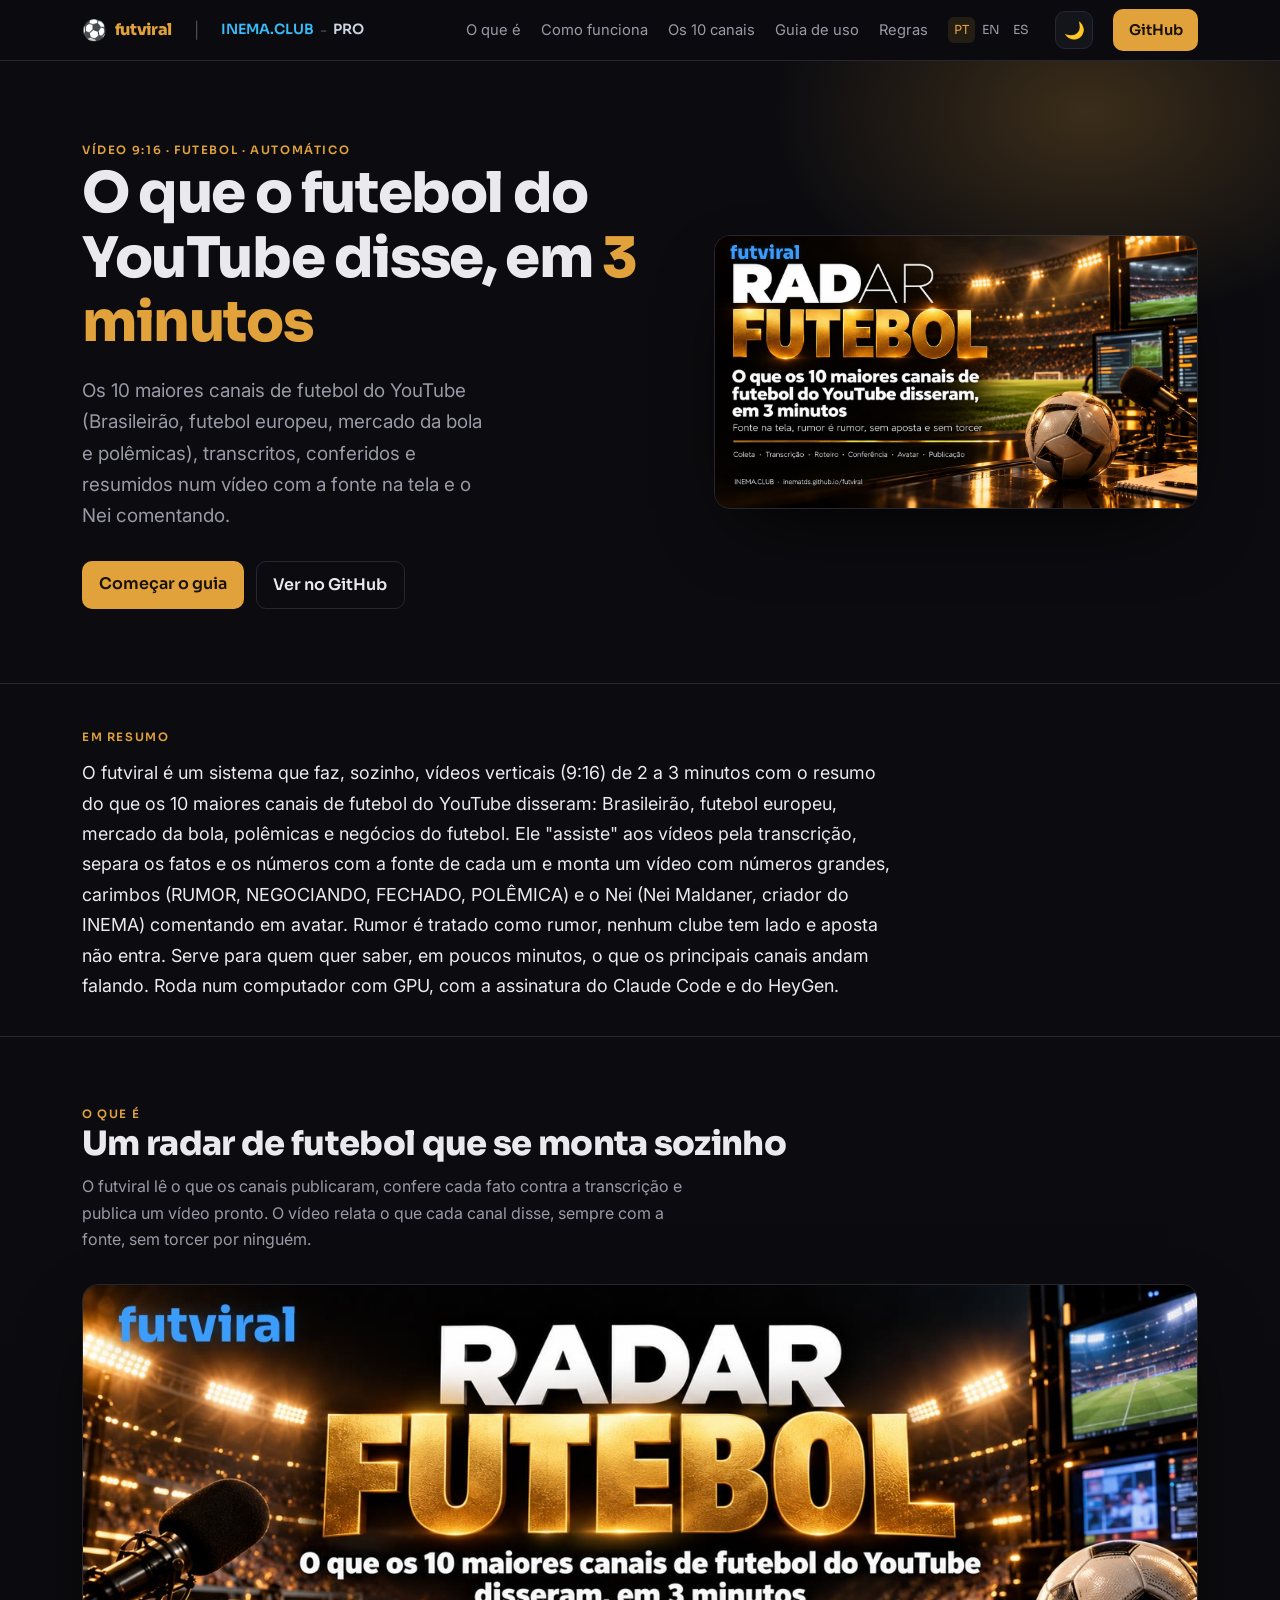
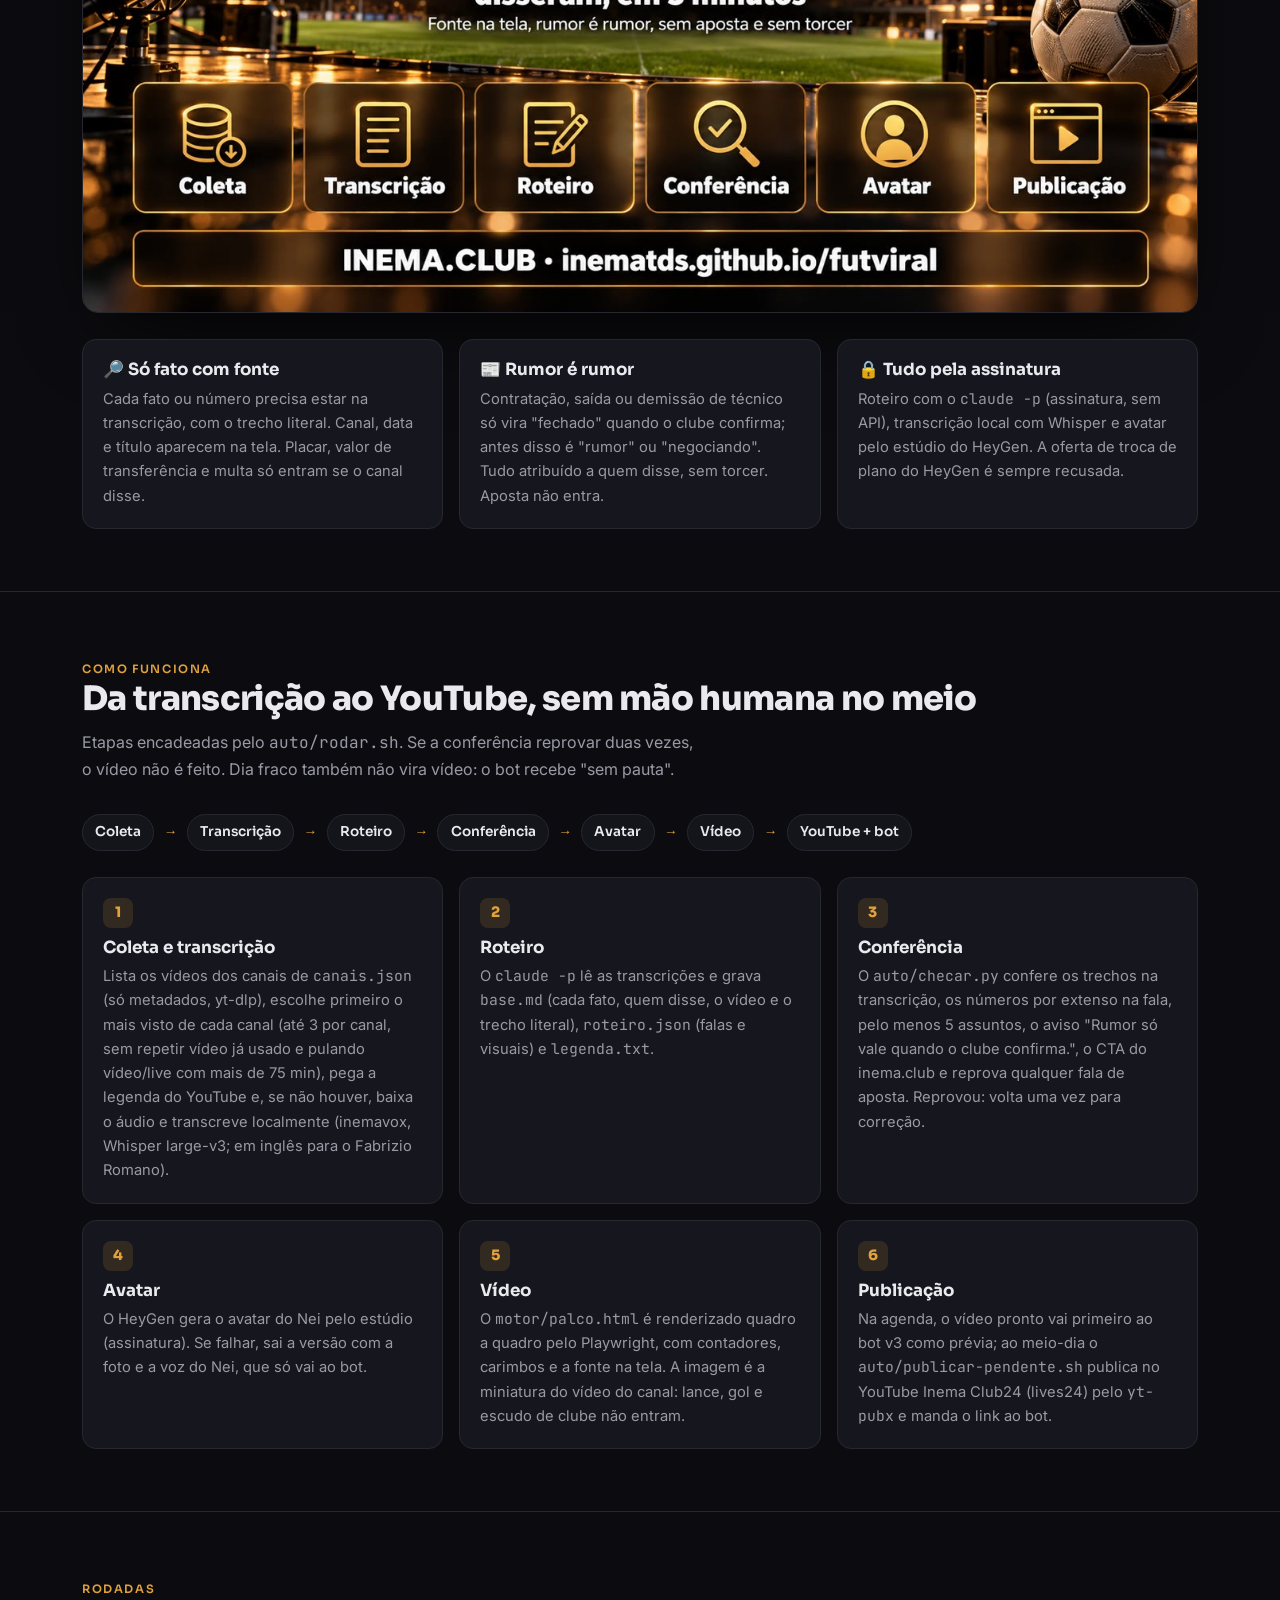
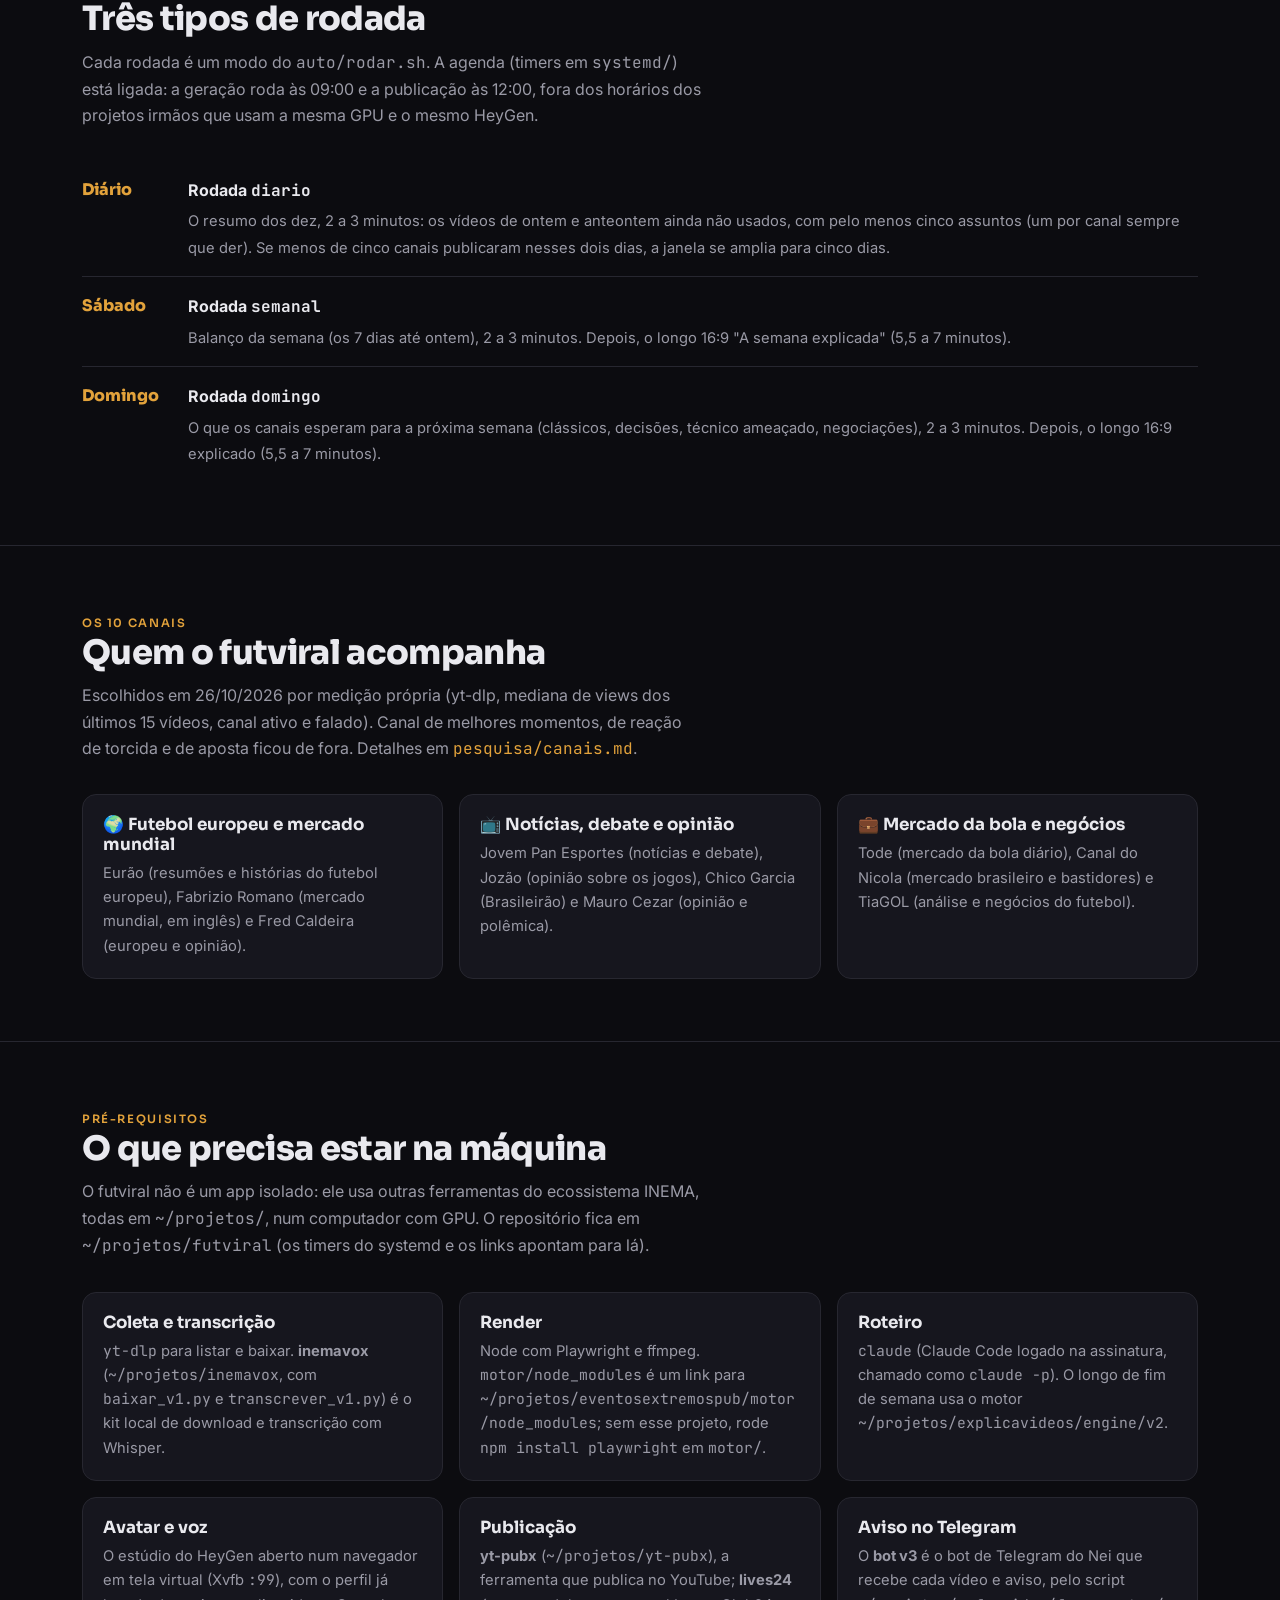
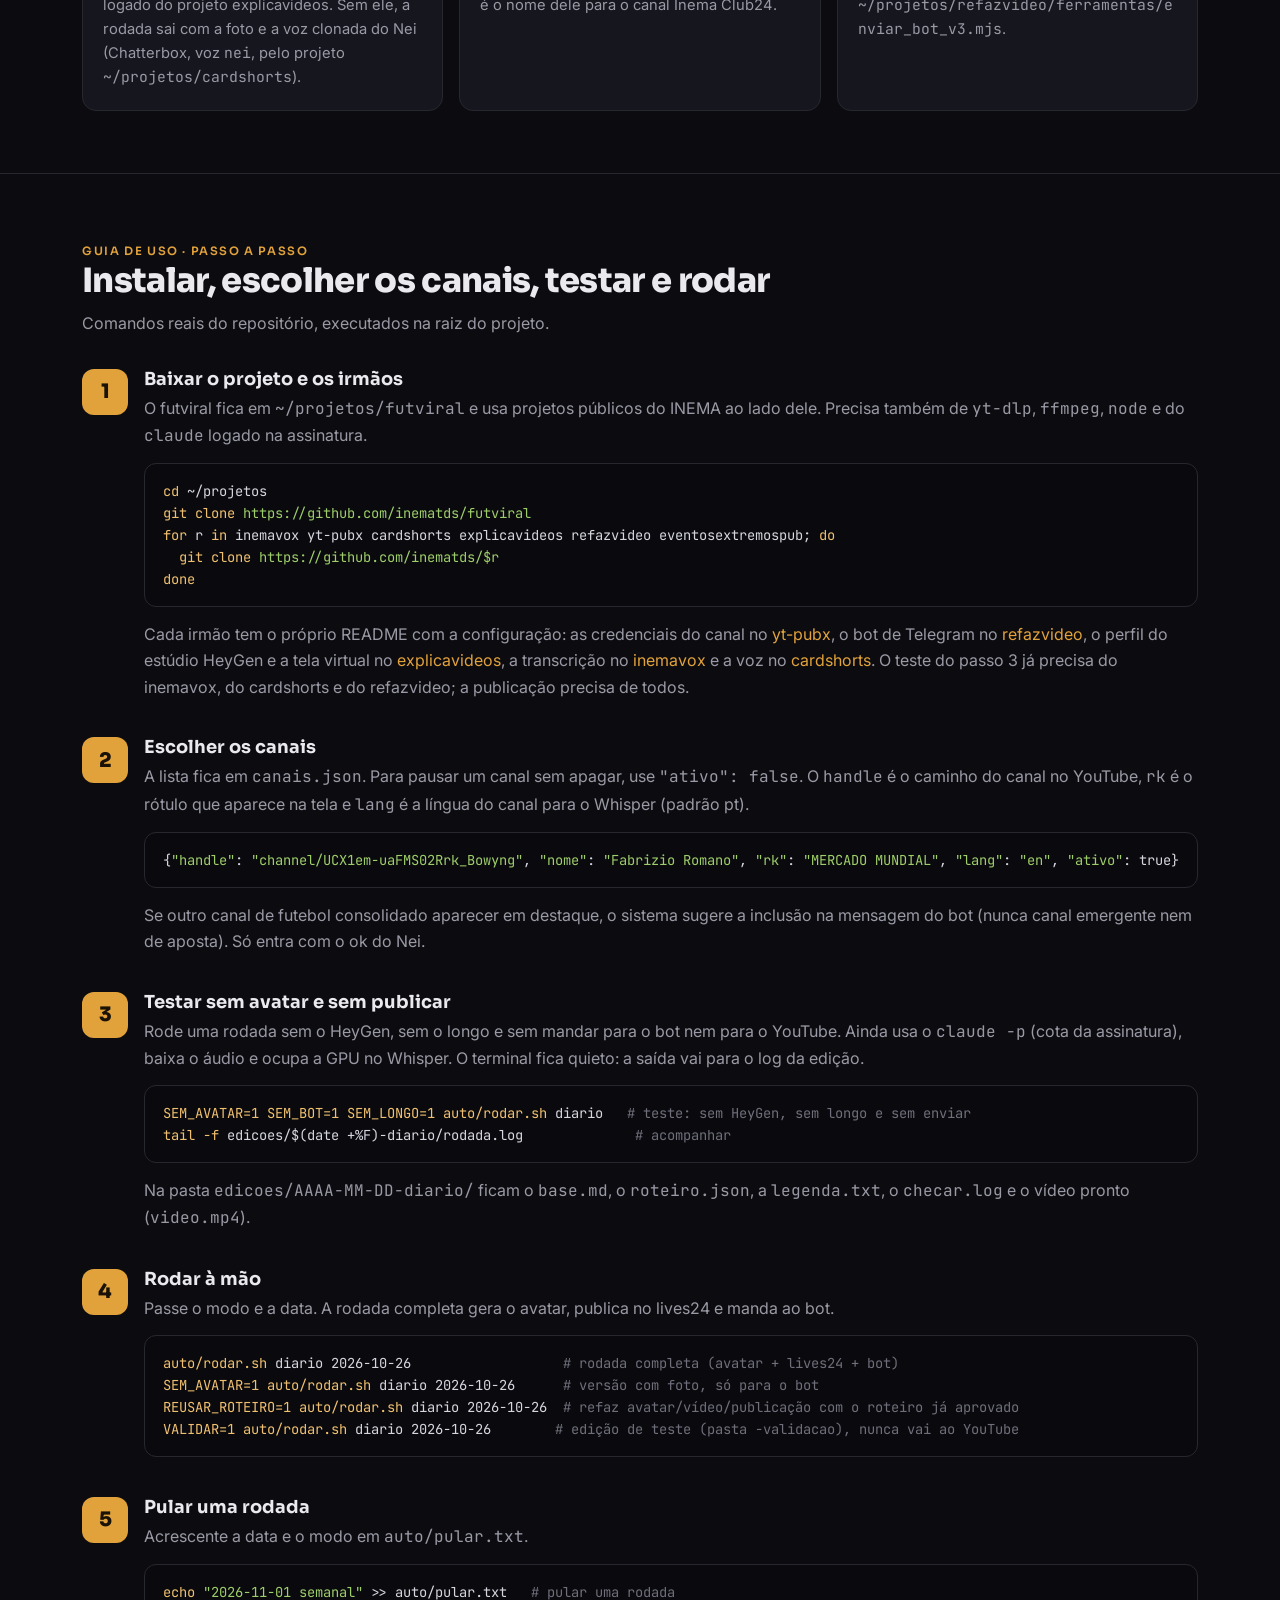
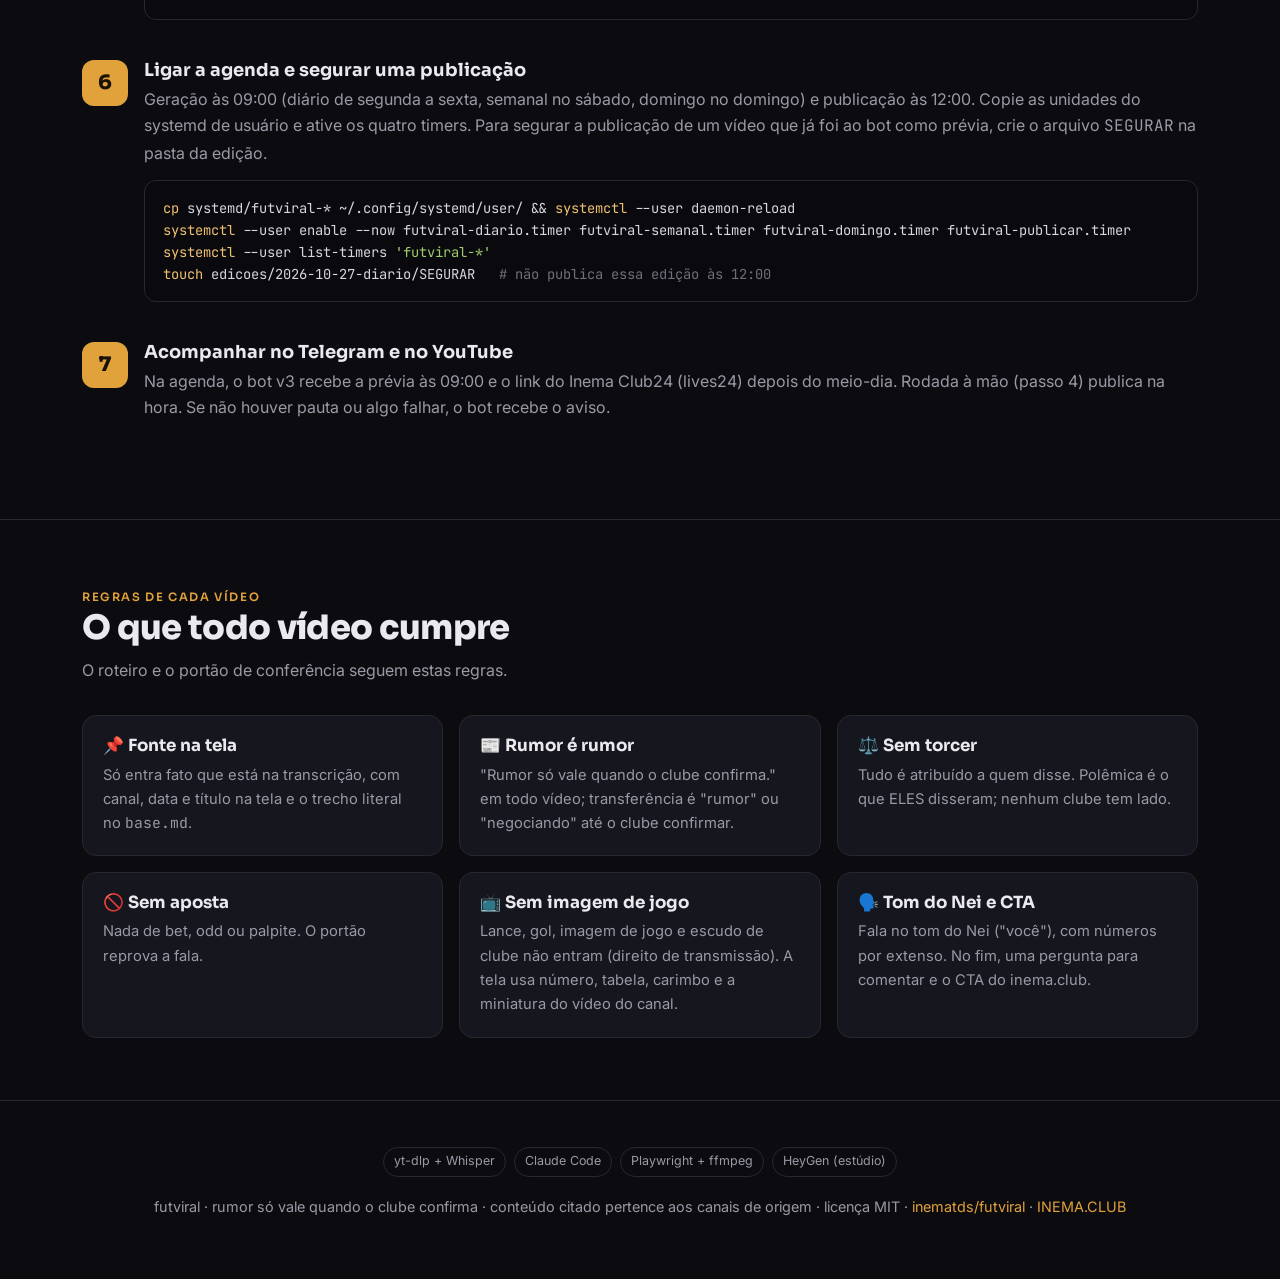
==== guia/index.html @ 25692e33 "feat: arckhe-futviral - Arckhé AI" ====
<!DOCTYPE html>
<html lang="pt-BR">
<head>
<meta charset="utf-8">
<meta name="viewport" content="width=device-width, initial-scale=1">
<title>futviral — o radar do futebol do YouTube em 3 minutos</title>
<meta name="description" content="futviral: sistema que transcreve os vídeos dos 10 maiores canais de futebol do YouTube e monta, sozinho, um vídeo 9:16 com os fatos, a fonte na tela e o Nei comentando. Rumor é rumor, sem aposta e sem torcer.">
<link rel="alternate" hreflang="pt-BR" href="https://inematds.github.io/futviral/guia/">
<link rel="alternate" hreflang="en" href="https://inematds.github.io/futviral/guia/en/">
<link rel="alternate" hreflang="es" href="https://inematds.github.io/futviral/guia/es/">
<link rel="preconnect" href="https://fonts.googleapis.com">
<link rel="preconnect" href="https://fonts.gstatic.com" crossorigin>
<link href="https://fonts.googleapis.com/css2?family=Sora:wght@400;600;800&family=Inter:wght@400;500;600&family=JetBrains+Mono:wght@400;600&display=swap" rel="stylesheet">
<style>
  :root{
    --bg:#0c0c10; --bg2:#14141b; --card:#16161e; --line:#272730;
    --txt:#e9e9ee; --mut:#9a9aa6; --amb:#E2A23B; --amb2:#f0c070; --sky:#38bdf8; --pro:#cbd5e1;
    color-scheme:dark;
  }
  body.light{
    --bg:#f6f7f9; --bg2:#eceef2; --card:#ffffff; --line:#e1e3ea;
    --txt:#1a1a22; --mut:#5b5b68; --amb:#b9791d; --amb2:#a16207; --sky:#0369a1; --pro:#b45309;
    color-scheme:light;
  }
  body.light .hero .glow{opacity:.5}
  body.light pre{background:#0e0e14;color:#d6d6e0}
  body.light pre .c{color:#8a8a98}
  *{box-sizing:border-box}
  html{scroll-behavior:smooth}
  body{margin:0;background:var(--bg);color:var(--txt);font:16px/1.65 Inter,system-ui,sans-serif;-webkit-font-smoothing:antialiased}
  h1,h2,h3{font-family:Sora,sans-serif;line-height:1.15;margin:0}
  a{color:var(--amb);text-decoration:none}
  code,pre{font-family:"JetBrains Mono",monospace}
  .wrap{max-width:1160px;margin:0 auto;padding:0 22px}
  .mut{color:var(--mut)} .amb{color:var(--amb)}
  .chip{display:inline-block;font-size:.72rem;letter-spacing:.14em;text-transform:uppercase;color:var(--amb);font-weight:600;font-family:Sora}
  nav{position:sticky;top:0;z-index:30;backdrop-filter:blur(12px);background:rgba(12,12,16,.78);border-bottom:1px solid var(--line)}
  nav .wrap{display:flex;align-items:center;gap:22px;height:60px}
  nav .brand{display:flex;align-items:center;gap:8px;font-family:Sora;font-weight:800;letter-spacing:-.02em;color:var(--amb)}
  nav .brand .emoji{font-size:1.25rem}
  nav .sep{color:var(--mut);opacity:.45}
  nav .inema{color:var(--sky);font-weight:600;font-size:.88rem;font-family:Sora}
  nav .inema:hover{filter:brightness(1.15)}
  nav .pro{color:var(--pro);font-weight:600;font-size:.88rem;font-family:Sora}
  nav .pro:hover{filter:brightness(1.15)}
  nav .clubpro{display:inline-flex;align-items:center;gap:6px}
  nav .links{margin-left:auto;display:flex;align-items:center;gap:20px;font-size:.92rem}
  nav .links a.sec{color:var(--mut)} nav .links a.sec:hover{color:var(--txt)}
  .lang{display:inline-flex;gap:2px;font-family:Sora;font-size:.78rem}
  .lang a{color:var(--mut);padding:.2em .45em;border-radius:6px} .lang a.on{color:var(--amb);background:rgba(226,162,59,.12)}
  .tgl{background:var(--bg2);border:1px solid var(--line);color:var(--txt);width:38px;height:38px;border-radius:10px;cursor:pointer;display:inline-flex;align-items:center;justify-content:center;font-size:1.05rem}
  .tgl:hover{border-color:var(--amb)}
  .btn{display:inline-block;background:var(--amb);color:#1a1206;font-weight:600;padding:.6em 1.05em;border-radius:10px;font-family:Sora}
  .btn.ghost{background:transparent;color:var(--txt);border:1px solid var(--line)}
  @media(max-width:760px){nav .links a.sec{display:none}}
  @media(max-width:520px){nav .wrap{gap:8px;padding:8px 14px;height:auto;flex-wrap:wrap} nav .links{gap:8px;margin-left:0;width:100%;justify-content:space-between} nav .btn{padding:.45em .7em;font-size:.82rem} .tgl{width:34px;height:34px}}
  .hero{position:relative;overflow:hidden;border-bottom:1px solid var(--line)}
  .hero .glow{position:absolute;inset:-40% -20% auto auto;width:70%;height:600px;background:radial-gradient(closest-side,rgba(226,162,59,.22),transparent 70%);pointer-events:none}
  .hero .wrap{display:grid;grid-template-columns:1.1fr .9fr;gap:40px;align-items:center;padding:74px 22px}
  .hero h1{font-size:clamp(2.2rem,5vw,3.5rem);font-weight:800;letter-spacing:-.025em}
  .hero p.lead{font-size:1.18rem;color:var(--mut);margin:1.1em 0 1.6em;max-width:34ch}
  .hero .cta{display:flex;gap:12px;flex-wrap:wrap}
  .hero figure{margin:0;border-radius:16px;overflow:hidden;border:1px solid var(--line);box-shadow:0 30px 80px -30px #000}
  .hero figure img{width:100%;display:block}
  .resumo{padding:38px 0 34px;border-bottom:1px solid var(--line)}
  .resumo p{font-size:1.12rem;line-height:1.7;max-width:74ch;margin:.55em 0 0}
  @media(max-width:780px){.hero .wrap{grid-template-columns:1fr;padding:48px 22px}}
  section{padding:62px 0;border-bottom:1px solid var(--line)}
  section h2{font-size:clamp(1.5rem,3.4vw,2.1rem);font-weight:800;letter-spacing:-.02em}
  section .sub{color:var(--mut);margin:.6em 0 2em;max-width:62ch}
  .grid{display:grid;gap:16px}
  .g3{grid-template-columns:repeat(3,1fr)} .g4{grid-template-columns:repeat(4,1fr)} .g2{grid-template-columns:repeat(2,1fr)}
  @media(max-width:820px){.g3,.g4{grid-template-columns:1fr 1fr}}
  @media(max-width:540px){.g2,.g3,.g4{grid-template-columns:1fr}}
  .card{background:var(--card);border:1px solid var(--line);border-radius:14px;padding:20px}
  .card h3{font-size:1.05rem;margin-bottom:.4em}
  .card p{color:var(--mut);font-size:.92rem;margin:0}
  .num{display:inline-flex;width:30px;height:30px;align-items:center;justify-content:center;border-radius:8px;background:rgba(226,162,59,.14);color:var(--amb);font-family:Sora;font-weight:800;font-size:.9rem;margin-bottom:.7em}
  .flow{display:flex;flex-wrap:wrap;gap:8px;align-items:center;margin-top:10px}
  .flow span{background:var(--bg2);border:1px solid var(--line);border-radius:999px;padding:.45em .9em;font-size:.85rem;font-family:Sora;font-weight:600}
  .flow .arr{color:var(--amb);border:none;background:none;padding:0 .1em}
  pre{background:#0a0a0e;border:1px solid var(--line);border-radius:12px;padding:16px 18px;overflow:auto;font-size:.86rem;line-height:1.6;color:#d6d6e0}
  pre .c{color:#6f6f7c} pre .k{color:var(--amb2)} pre .s{color:#9ece6a}
  .step{display:grid;grid-template-columns:46px minmax(0,1fr);gap:16px;margin-bottom:26px}
  .step>div,.card{min-width:0}
  p code,li code,td code{overflow-wrap:anywhere}
  .step .b{width:46px;height:46px;border-radius:12px;background:var(--amb);color:#1a1206;font-family:Sora;font-weight:800;font-size:1.25rem;display:flex;align-items:center;justify-content:center}
  .step h3{font-size:1.12rem;margin-bottom:.3em}
  .step p{color:var(--mut);margin:.2em 0 .7em}
  .ex{display:grid;grid-template-columns:1fr 1fr;gap:18px}
  @media(max-width:680px){.ex{grid-template-columns:1fr}}
  .ex figure{margin:0;border-radius:14px;overflow:hidden;border:1px solid var(--line)}
  .ex figure img{width:100%;display:block}
  .ex figcaption{padding:12px 14px;font-size:.88rem;color:var(--mut);background:var(--card)}
  .phase{display:flex;gap:14px;padding:16px 0;border-bottom:1px solid var(--line)}
  .phase:last-child{border:none}
  .phase .tag{flex:0 0 92px;font-family:Sora;font-weight:800;color:var(--amb)}
  .phase .d strong{display:block;margin-bottom:.2em}
  .phase .d span{color:var(--mut);font-size:.92rem}
  footer{padding:46px 0;text-align:center;color:var(--mut);font-size:.9rem}
  .pill{display:inline-block;border:1px solid var(--line);border-radius:999px;padding:.3em .8em;font-size:.78rem;color:var(--mut);margin:0 4px}
</style>
</head>
<body>

<nav><div class="wrap">
  <a class="brand" href="#top"><span class="emoji">⚽</span> futviral</a>
  <span class="sep">|</span>
  <span class="clubpro">
    <a class="inema" href="https://inema.club" target="_blank" rel="noopener">INEMA.CLUB</a>
    <span class="sep">-</span>
    <a class="pro" href="https://inema.pro" target="_blank" rel="noopener">PRO</a>
  </span>
  <div class="links">
    <a class="sec" href="#oque">O que é</a>
    <a class="sec" href="#fluxo">Como funciona</a>
    <a class="sec" href="#canais">Os 10 canais</a>
    <a class="sec" href="#guia">Guia de uso</a>
    <a class="sec" href="#regras">Regras</a>
    <span class="lang"><a class="on" href="./">PT</a><a href="en/">EN</a><a href="es/">ES</a></span>
    <button class="tgl" id="themeToggle" aria-label="Alternar tema" title="Alternar tema">🌙</button>
    <a class="btn" href="https://github.com/inematds/futviral" target="_blank" rel="noopener">GitHub</a>
  </div>
</div></nav>

<header class="hero" id="top">
  <div class="glow"></div>
  <div class="wrap">
    <div>
      <span class="chip">Vídeo 9:16 · Futebol · automático</span>
      <h1>O que o futebol do YouTube disse, em <span class="amb">3 minutos</span></h1>
      <p class="lead">Os 10 maiores canais de futebol do YouTube (Brasileirão, futebol europeu, mercado da bola e polêmicas), transcritos, conferidos e resumidos num vídeo com a fonte na tela e o Nei comentando.</p>
      <div class="cta">
        <a class="btn" href="#guia">Começar o guia</a>
        <a class="btn ghost" href="https://github.com/inematds/futviral" target="_blank" rel="noopener">Ver no GitHub</a>
      </div>
    </div>
    <figure><img src="assets/banner.jpg" alt="Banner RADAR FUTEBOL: o que os 10 maiores canais de futebol do YouTube disseram, em 3 minutos"></figure>
  </div>
</header>

<section id="resumo" class="resumo"><div class="wrap">
  <span class="chip">Em resumo</span>
  <p>O futviral é um sistema que faz, sozinho, vídeos verticais (9:16) de 2 a 3 minutos com o resumo do que os 10 maiores canais de futebol do YouTube disseram: Brasileirão, futebol europeu, mercado da bola, polêmicas e negócios do futebol. Ele "assiste" aos vídeos pela transcrição, separa os fatos e os números com a fonte de cada um e monta um vídeo com números grandes, carimbos (RUMOR, NEGOCIANDO, FECHADO, POLÊMICA) e o Nei (Nei Maldaner, criador do INEMA) comentando em avatar. Rumor é tratado como rumor, nenhum clube tem lado e aposta não entra. Serve para quem quer saber, em poucos minutos, o que os principais canais andam falando. Roda num computador com GPU, com a assinatura do Claude Code e do HeyGen.</p>
</div></section>

<section id="oque"><div class="wrap">
  <span class="chip">O que é</span>
  <h2>Um radar de futebol que se monta sozinho</h2>
  <p class="sub">O futviral lê o que os canais publicaram, confere cada fato contra a transcrição e publica um vídeo pronto. O vídeo relata o que cada canal disse, sempre com a fonte, sem torcer por ninguém.</p>
  <figure style="margin:0 0 26px;border-radius:16px;overflow:hidden;border:1px solid var(--line);box-shadow:0 30px 80px -30px #000"><img src="assets/banner-grade.jpg" alt="Fluxo do futviral: coleta, transcrição, roteiro, conferência, avatar e publicação" loading="lazy" style="width:100%;display:block"></figure>
  <div class="grid g3">
    <div class="card"><h3>🔎 Só fato com fonte</h3><p>Cada fato ou número precisa estar na transcrição, com o trecho literal. Canal, data e título aparecem na tela. Placar, valor de transferência e multa só entram se o canal disse.</p></div>
    <div class="card"><h3>📰 Rumor é rumor</h3><p>Contratação, saída ou demissão de técnico só vira "fechado" quando o clube confirma; antes disso é "rumor" ou "negociando". Tudo atribuído a quem disse, sem torcer. Aposta não entra.</p></div>
    <div class="card"><h3>🔒 Tudo pela assinatura</h3><p>Roteiro com o <code>claude -p</code> (assinatura, sem API), transcrição local com Whisper e avatar pelo estúdio do HeyGen. A oferta de troca de plano do HeyGen é sempre recusada.</p></div>
  </div>
</div></section>

<section id="fluxo"><div class="wrap">
  <span class="chip">Como funciona</span>
  <h2>Da transcrição ao YouTube, sem mão humana no meio</h2>
  <p class="sub">Etapas encadeadas pelo <code>auto/rodar.sh</code>. Se a conferência reprovar duas vezes, o vídeo não é feito. Dia fraco também não vira vídeo: o bot recebe "sem pauta".</p>
  <div class="flow">
    <span>Coleta</span><span class="arr">→</span>
    <span>Transcrição</span><span class="arr">→</span>
    <span>Roteiro</span><span class="arr">→</span>
    <span>Conferência</span><span class="arr">→</span>
    <span>Avatar</span><span class="arr">→</span>
    <span>Vídeo</span><span class="arr">→</span>
    <span>YouTube + bot</span>
  </div>
  <div class="grid g3" style="margin-top:26px">
    <div class="card"><div class="num">1</div><h3>Coleta e transcrição</h3><p>Lista os vídeos dos canais de <code>canais.json</code> (só metadados, yt-dlp), escolhe primeiro o mais visto de cada canal (até 3 por canal, sem repetir vídeo já usado e pulando vídeo/live com mais de 75 min), pega a legenda do YouTube e, se não houver, baixa o áudio e transcreve localmente (inemavox, Whisper large-v3; em inglês para o Fabrizio Romano).</p></div>
    <div class="card"><div class="num">2</div><h3>Roteiro</h3><p>O <code>claude -p</code> lê as transcrições e grava <code>base.md</code> (cada fato, quem disse, o vídeo e o trecho literal), <code>roteiro.json</code> (falas e visuais) e <code>legenda.txt</code>.</p></div>
    <div class="card"><div class="num">3</div><h3>Conferência</h3><p>O <code>auto/checar.py</code> confere os trechos na transcrição, os números por extenso na fala, pelo menos 5 assuntos, o aviso "Rumor só vale quando o clube confirma.", o CTA do inema.club e reprova qualquer fala de aposta. Reprovou: volta uma vez para correção.</p></div>
    <div class="card"><div class="num">4</div><h3>Avatar</h3><p>O HeyGen gera o avatar do Nei pelo estúdio (assinatura). Se falhar, sai a versão com a foto e a voz do Nei, que só vai ao bot.</p></div>
    <div class="card"><div class="num">5</div><h3>Vídeo</h3><p>O <code>motor/palco.html</code> é renderizado quadro a quadro pelo Playwright, com contadores, carimbos e a fonte na tela. A imagem é a miniatura do vídeo do canal: lance, gol e escudo de clube não entram.</p></div>
    <div class="card"><div class="num">6</div><h3>Publicação</h3><p>Na agenda, o vídeo pronto vai primeiro ao bot v3 como prévia; ao meio-dia o <code>auto/publicar-pendente.sh</code> publica no YouTube Inema Club24 (lives24) pelo <code>yt-pubx</code> e manda o link ao bot.</p></div>
  </div>
</div></section>

<section id="agenda"><div class="wrap">
  <span class="chip">Rodadas</span>
  <h2>Três tipos de rodada</h2>
  <p class="sub">Cada rodada é um modo do <code>auto/rodar.sh</code>. A agenda (timers em <code>systemd/</code>) está ligada: a geração roda às 09:00 e a publicação às 12:00, fora dos horários dos projetos irmãos que usam a mesma GPU e o mesmo HeyGen.</p>
  <div class="phase"><div class="tag">Diário</div><div class="d"><strong>Rodada <code>diario</code></strong><span>O resumo dos dez, 2 a 3 minutos: os vídeos de ontem e anteontem ainda não usados, com pelo menos cinco assuntos (um por canal sempre que der). Se menos de cinco canais publicaram nesses dois dias, a janela se amplia para cinco dias.</span></div></div>
  <div class="phase"><div class="tag">Sábado</div><div class="d"><strong>Rodada <code>semanal</code></strong><span>Balanço da semana (os 7 dias até ontem), 2 a 3 minutos. Depois, o longo 16:9 "A semana explicada" (5,5 a 7 minutos).</span></div></div>
  <div class="phase"><div class="tag">Domingo</div><div class="d"><strong>Rodada <code>domingo</code></strong><span>O que os canais esperam para a próxima semana (clássicos, decisões, técnico ameaçado, negociações), 2 a 3 minutos. Depois, o longo 16:9 explicado (5,5 a 7 minutos).</span></div></div>
</div></section>

<section id="canais"><div class="wrap">
  <span class="chip">Os 10 canais</span>
  <h2>Quem o futviral acompanha</h2>
  <p class="sub">Escolhidos em 26/10/2026 por medição própria (yt-dlp, mediana de views dos últimos 15 vídeos, canal ativo e falado). Canal de melhores momentos, de reação de torcida e de aposta ficou de fora. Detalhes em <a href="https://github.com/inematds/futviral/blob/main/pesquisa/canais.md" target="_blank" rel="noopener"><code>pesquisa/canais.md</code></a>.</p>
  <div class="grid g3">
    <div class="card"><h3>🌍 Futebol europeu e mercado mundial</h3><p>Eurão (resumões e histórias do futebol europeu), Fabrizio Romano (mercado mundial, em inglês) e Fred Caldeira (europeu e opinião).</p></div>
    <div class="card"><h3>📺 Notícias, debate e opinião</h3><p>Jovem Pan Esportes (notícias e debate), Jozão (opinião sobre os jogos), Chico Garcia (Brasileirão) e Mauro Cezar (opinião e polêmica).</p></div>
    <div class="card"><h3>💼 Mercado da bola e negócios</h3><p>Tode (mercado da bola diário), Canal do Nicola (mercado brasileiro e bastidores) e TiaGOL (análise e negócios do futebol).</p></div>
  </div>
</div></section>

<section id="pre"><div class="wrap">
  <span class="chip">Pré-requisitos</span>
  <h2>O que precisa estar na máquina</h2>
  <p class="sub">O futviral não é um app isolado: ele usa outras ferramentas do ecossistema INEMA, todas em <code>~/projetos/</code>, num computador com GPU. O repositório fica em <code>~/projetos/futviral</code> (os timers do systemd e os links apontam para lá).</p>
  <div class="grid g3">
    <div class="card"><h3>Coleta e transcrição</h3><p><code>yt-dlp</code> para listar e baixar. <strong>inemavox</strong> (<code>~/projetos/inemavox</code>, com <code>baixar_v1.py</code> e <code>transcrever_v1.py</code>) é o kit local de download e transcrição com Whisper.</p></div>
    <div class="card"><h3>Render</h3><p>Node com Playwright e ffmpeg. <code>motor/node_modules</code> é um link para <code>~/projetos/eventosextremospub/motor/node_modules</code>; sem esse projeto, rode <code>npm install playwright</code> em <code>motor/</code>.</p></div>
    <div class="card"><h3>Roteiro</h3><p><code>claude</code> (Claude Code logado na assinatura, chamado como <code>claude -p</code>). O longo de fim de semana usa o motor <code>~/projetos/explicavideos/engine/v2</code>.</p></div>
    <div class="card"><h3>Avatar e voz</h3><p>O estúdio do HeyGen aberto num navegador em tela virtual (Xvfb <code>:99</code>), com o perfil já logado do projeto explicavideos. Sem ele, a rodada sai com a foto e a voz clonada do Nei (Chatterbox, voz <code>nei</code>, pelo projeto <code>~/projetos/cardshorts</code>).</p></div>
    <div class="card"><h3>Publicação</h3><p><strong>yt-pubx</strong> (<code>~/projetos/yt-pubx</code>), a ferramenta que publica no YouTube; <strong>lives24</strong> é o nome dele para o canal Inema Club24.</p></div>
    <div class="card"><h3>Aviso no Telegram</h3><p>O <strong>bot v3</strong> é o bot de Telegram do Nei que recebe cada vídeo e aviso, pelo script <code>~/projetos/refazvideo/ferramentas/enviar_bot_v3.mjs</code>.</p></div>
  </div>
</div></section>

<section id="guia"><div class="wrap">
  <span class="chip">Guia de uso · passo a passo</span>
  <h2>Instalar, escolher os canais, testar e rodar</h2>
  <p class="sub">Comandos reais do repositório, executados na raiz do projeto.</p>
  <div class="step"><div class="b">1</div><div>
    <h3>Baixar o projeto e os irmãos</h3>
    <p>O futviral fica em <code>~/projetos/futviral</code> e usa projetos públicos do INEMA ao lado dele. Precisa também de <code>yt-dlp</code>, <code>ffmpeg</code>, <code>node</code> e do <code>claude</code> logado na assinatura.</p>
    <pre><span class="k">cd</span> ~/projetos
<span class="k">git clone</span> <span class="s">https://github.com/inematds/futviral</span>
<span class="k">for</span> r <span class="k">in</span> inemavox yt-pubx cardshorts explicavideos refazvideo eventosextremospub; <span class="k">do</span>
  <span class="k">git clone</span> <span class="s">https://github.com/inematds/$r</span>
<span class="k">done</span></pre>
    <p>Cada irmão tem o próprio README com a configuração: as credenciais do canal no <a href="https://github.com/inematds/yt-pubx" target="_blank" rel="noopener">yt-pubx</a>, o bot de Telegram no <a href="https://github.com/inematds/refazvideo" target="_blank" rel="noopener">refazvideo</a>, o perfil do estúdio HeyGen e a tela virtual no <a href="https://github.com/inematds/explicavideos" target="_blank" rel="noopener">explicavideos</a>, a transcrição no <a href="https://github.com/inematds/inemavox" target="_blank" rel="noopener">inemavox</a> e a voz no <a href="https://github.com/inematds/cardshorts" target="_blank" rel="noopener">cardshorts</a>. O teste do passo 3 já precisa do inemavox, do cardshorts e do refazvideo; a publicação precisa de todos.</p>
  </div></div>
  <div class="step"><div class="b">2</div><div>
    <h3>Escolher os canais</h3>
    <p>A lista fica em <code>canais.json</code>. Para pausar um canal sem apagar, use <code>"ativo": false</code>. O <code>handle</code> é o caminho do canal no YouTube, <code>rk</code> é o rótulo que aparece na tela e <code>lang</code> é a língua do canal para o Whisper (padrão pt).</p>
    <pre>{<span class="s">"handle"</span>: <span class="s">"channel/UCX1em-uaFMS02Rrk_Bowyng"</span>, <span class="s">"nome"</span>: <span class="s">"Fabrizio Romano"</span>, <span class="s">"rk"</span>: <span class="s">"MERCADO MUNDIAL"</span>, <span class="s">"lang"</span>: <span class="s">"en"</span>, <span class="s">"ativo"</span>: true}</pre>
    <p>Se outro canal de futebol consolidado aparecer em destaque, o sistema sugere a inclusão na mensagem do bot (nunca canal emergente nem de aposta). Só entra com o ok do Nei.</p>
  </div></div>
  <div class="step"><div class="b">3</div><div>
    <h3>Testar sem avatar e sem publicar</h3>
    <p>Rode uma rodada sem o HeyGen, sem o longo e sem mandar para o bot nem para o YouTube. Ainda usa o <code>claude -p</code> (cota da assinatura), baixa o áudio e ocupa a GPU no Whisper. O terminal fica quieto: a saída vai para o log da edição.</p>
    <pre><span class="k">SEM_AVATAR=1 SEM_BOT=1 SEM_LONGO=1 auto/rodar.sh</span> diario   <span class="c"># teste: sem HeyGen, sem longo e sem enviar</span>
<span class="k">tail -f</span> edicoes/$(date +%F)-diario/rodada.log              <span class="c"># acompanhar</span></pre>
    <p>Na pasta <code>edicoes/AAAA-MM-DD-diario/</code> ficam o <code>base.md</code>, o <code>roteiro.json</code>, a <code>legenda.txt</code>, o <code>checar.log</code> e o vídeo pronto (<code>video.mp4</code>).</p>
  </div></div>
  <div class="step"><div class="b">4</div><div>
    <h3>Rodar à mão</h3>
    <p>Passe o modo e a data. A rodada completa gera o avatar, publica no lives24 e manda ao bot.</p>
    <pre><span class="k">auto/rodar.sh</span> diario 2026-10-26                   <span class="c"># rodada completa (avatar + lives24 + bot)</span>
<span class="k">SEM_AVATAR=1 auto/rodar.sh</span> diario 2026-10-26      <span class="c"># versão com foto, só para o bot</span>
<span class="k">REUSAR_ROTEIRO=1 auto/rodar.sh</span> diario 2026-10-26  <span class="c"># refaz avatar/vídeo/publicação com o roteiro já aprovado</span>
<span class="k">VALIDAR=1 auto/rodar.sh</span> diario 2026-10-26        <span class="c"># edição de teste (pasta -validacao), nunca vai ao YouTube</span></pre>
  </div></div>
  <div class="step"><div class="b">5</div><div>
    <h3>Pular uma rodada</h3>
    <p>Acrescente a data e o modo em <code>auto/pular.txt</code>.</p>
    <pre><span class="k">echo</span> <span class="s">"2026-11-01 semanal"</span> &gt;&gt; auto/pular.txt   <span class="c"># pular uma rodada</span></pre>
  </div></div>
  <div class="step"><div class="b">6</div><div>
    <h3>Ligar a agenda e segurar uma publicação</h3>
    <p>Geração às 09:00 (diário de segunda a sexta, semanal no sábado, domingo no domingo) e publicação às 12:00. Copie as unidades do systemd de usuário e ative os quatro timers. Para segurar a publicação de um vídeo que já foi ao bot como prévia, crie o arquivo <code>SEGURAR</code> na pasta da edição.</p>
    <pre><span class="k">cp</span> systemd/futviral-* ~/.config/systemd/user/ &amp;&amp; <span class="k">systemctl</span> --user daemon-reload
<span class="k">systemctl</span> --user enable --now futviral-diario.timer futviral-semanal.timer futviral-domingo.timer futviral-publicar.timer
<span class="k">systemctl</span> --user list-timers <span class="s">'futviral-*'</span>
<span class="k">touch</span> edicoes/2026-10-27-diario/SEGURAR   <span class="c"># não publica essa edição às 12:00</span></pre>
  </div></div>
  <div class="step"><div class="b">7</div><div>
    <h3>Acompanhar no Telegram e no YouTube</h3>
    <p>Na agenda, o bot v3 recebe a prévia às 09:00 e o link do Inema Club24 (lives24) depois do meio-dia. Rodada à mão (passo 4) publica na hora. Se não houver pauta ou algo falhar, o bot recebe o aviso.</p>
  </div></div>
</div></section>

<section id="regras"><div class="wrap">
  <span class="chip">Regras de cada vídeo</span>
  <h2>O que todo vídeo cumpre</h2>
  <p class="sub">O roteiro e o portão de conferência seguem estas regras.</p>
  <div class="grid g3">
    <div class="card"><h3>📌 Fonte na tela</h3><p>Só entra fato que está na transcrição, com canal, data e título na tela e o trecho literal no <code>base.md</code>.</p></div>
    <div class="card"><h3>📰 Rumor é rumor</h3><p>"Rumor só vale quando o clube confirma." em todo vídeo; transferência é "rumor" ou "negociando" até o clube confirmar.</p></div>
    <div class="card"><h3>⚖️ Sem torcer</h3><p>Tudo é atribuído a quem disse. Polêmica é o que ELES disseram; nenhum clube tem lado.</p></div>
    <div class="card"><h3>🚫 Sem aposta</h3><p>Nada de bet, odd ou palpite. O portão reprova a fala.</p></div>
    <div class="card"><h3>📺 Sem imagem de jogo</h3><p>Lance, gol, imagem de jogo e escudo de clube não entram (direito de transmissão). A tela usa número, tabela, carimbo e a miniatura do vídeo do canal.</p></div>
    <div class="card"><h3>🗣️ Tom do Nei e CTA</h3><p>Fala no tom do Nei ("você"), com números por extenso. No fim, uma pergunta para comentar e o CTA do inema.club.</p></div>
  </div>
</div></section>

<footer>
  <div class="wrap">
    <div class="pill">yt-dlp + Whisper</div><div class="pill">Claude Code</div><div class="pill">Playwright + ffmpeg</div><div class="pill">HeyGen (estúdio)</div>
    <p style="margin-top:18px">futviral · rumor só vale quando o clube confirma · conteúdo citado pertence aos canais de origem · licença MIT ·
      <a href="https://github.com/inematds/futviral">inematds/futviral</a> ·
      <a href="https://inema.club">INEMA.CLUB</a></p>
  </div>
</footer>

<script>
  (function(){
    var KEY='futviral-theme';
    var b=document.body, t=document.getElementById('themeToggle');
    try{ if(localStorage.getItem(KEY)==='light'){ b.classList.add('light'); t.textContent='☀️'; } }catch(e){}
    t.addEventListener('click',function(){
      var light=b.classList.toggle('light');
      t.textContent=light?'☀️':'🌙';
      try{ localStorage.setItem(KEY, light?'light':'dark'); }catch(e){}
    });
  })();
</script>
</body>
</html>
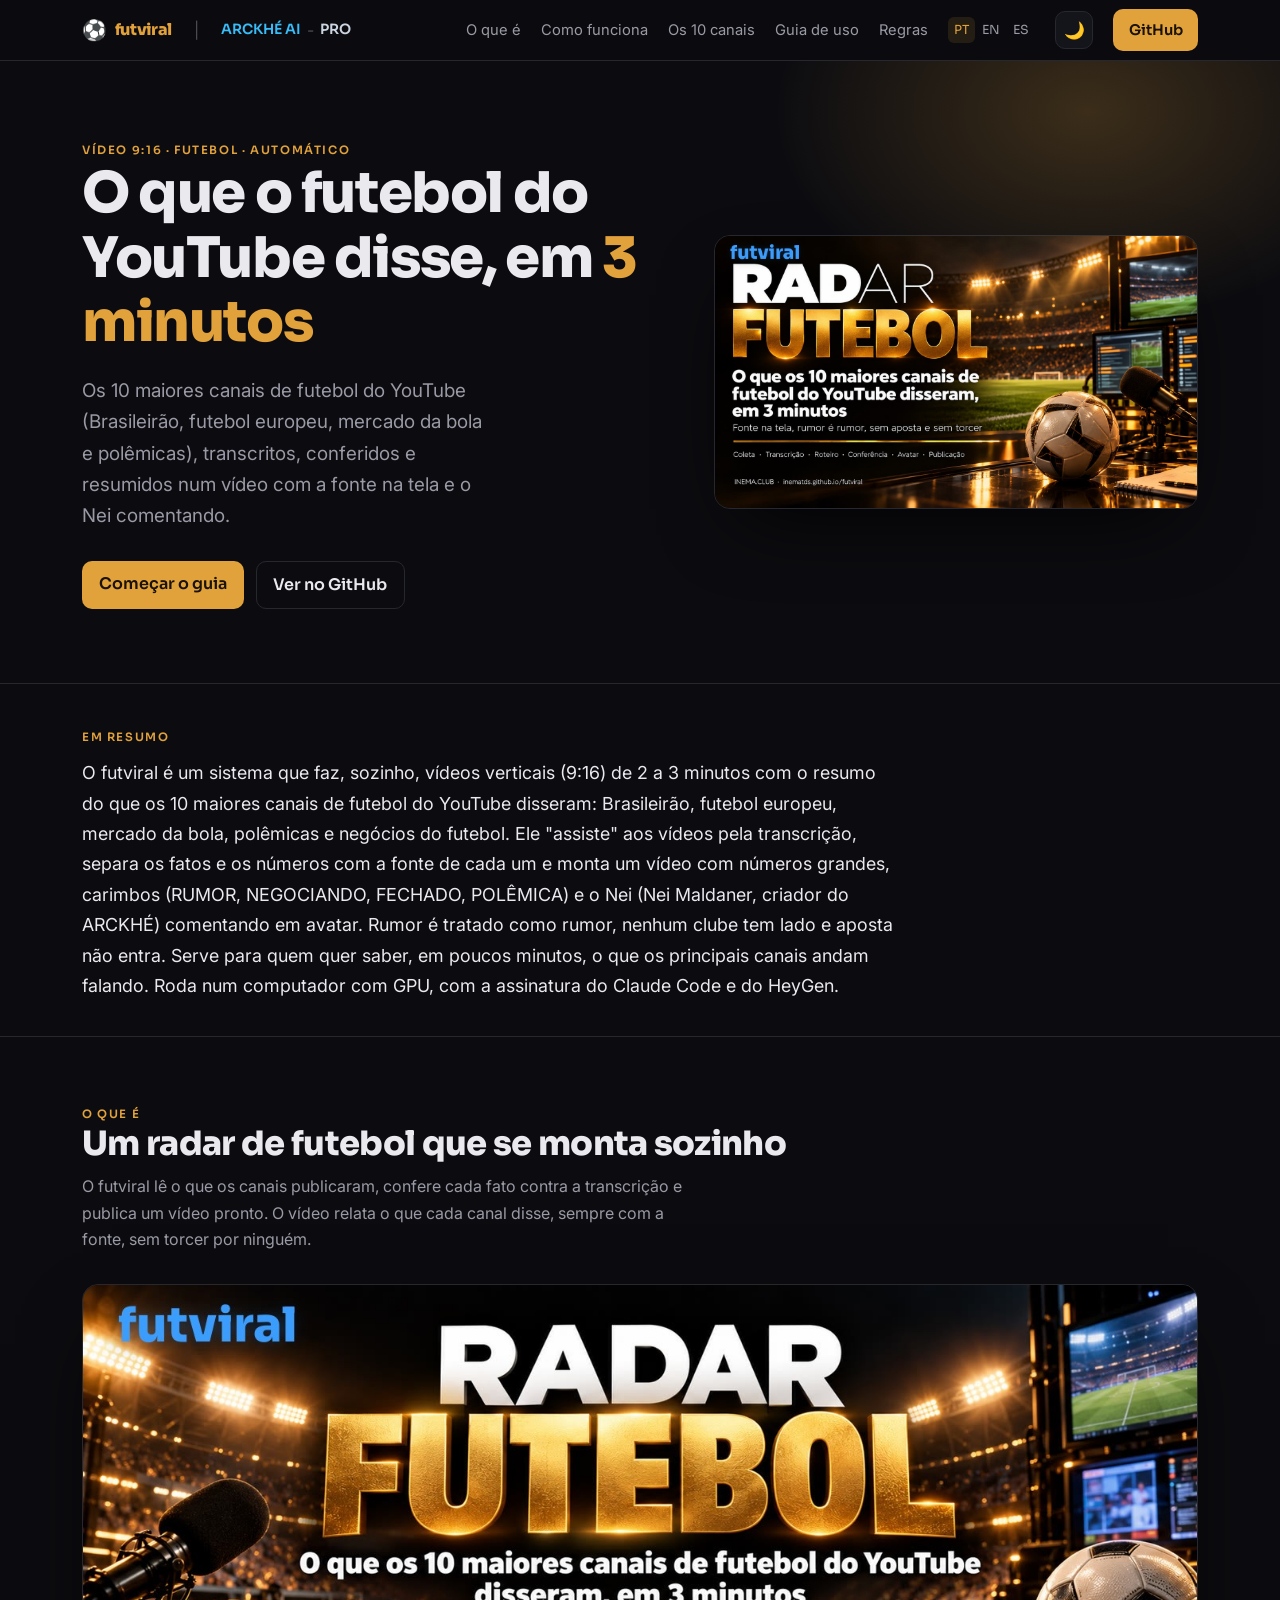
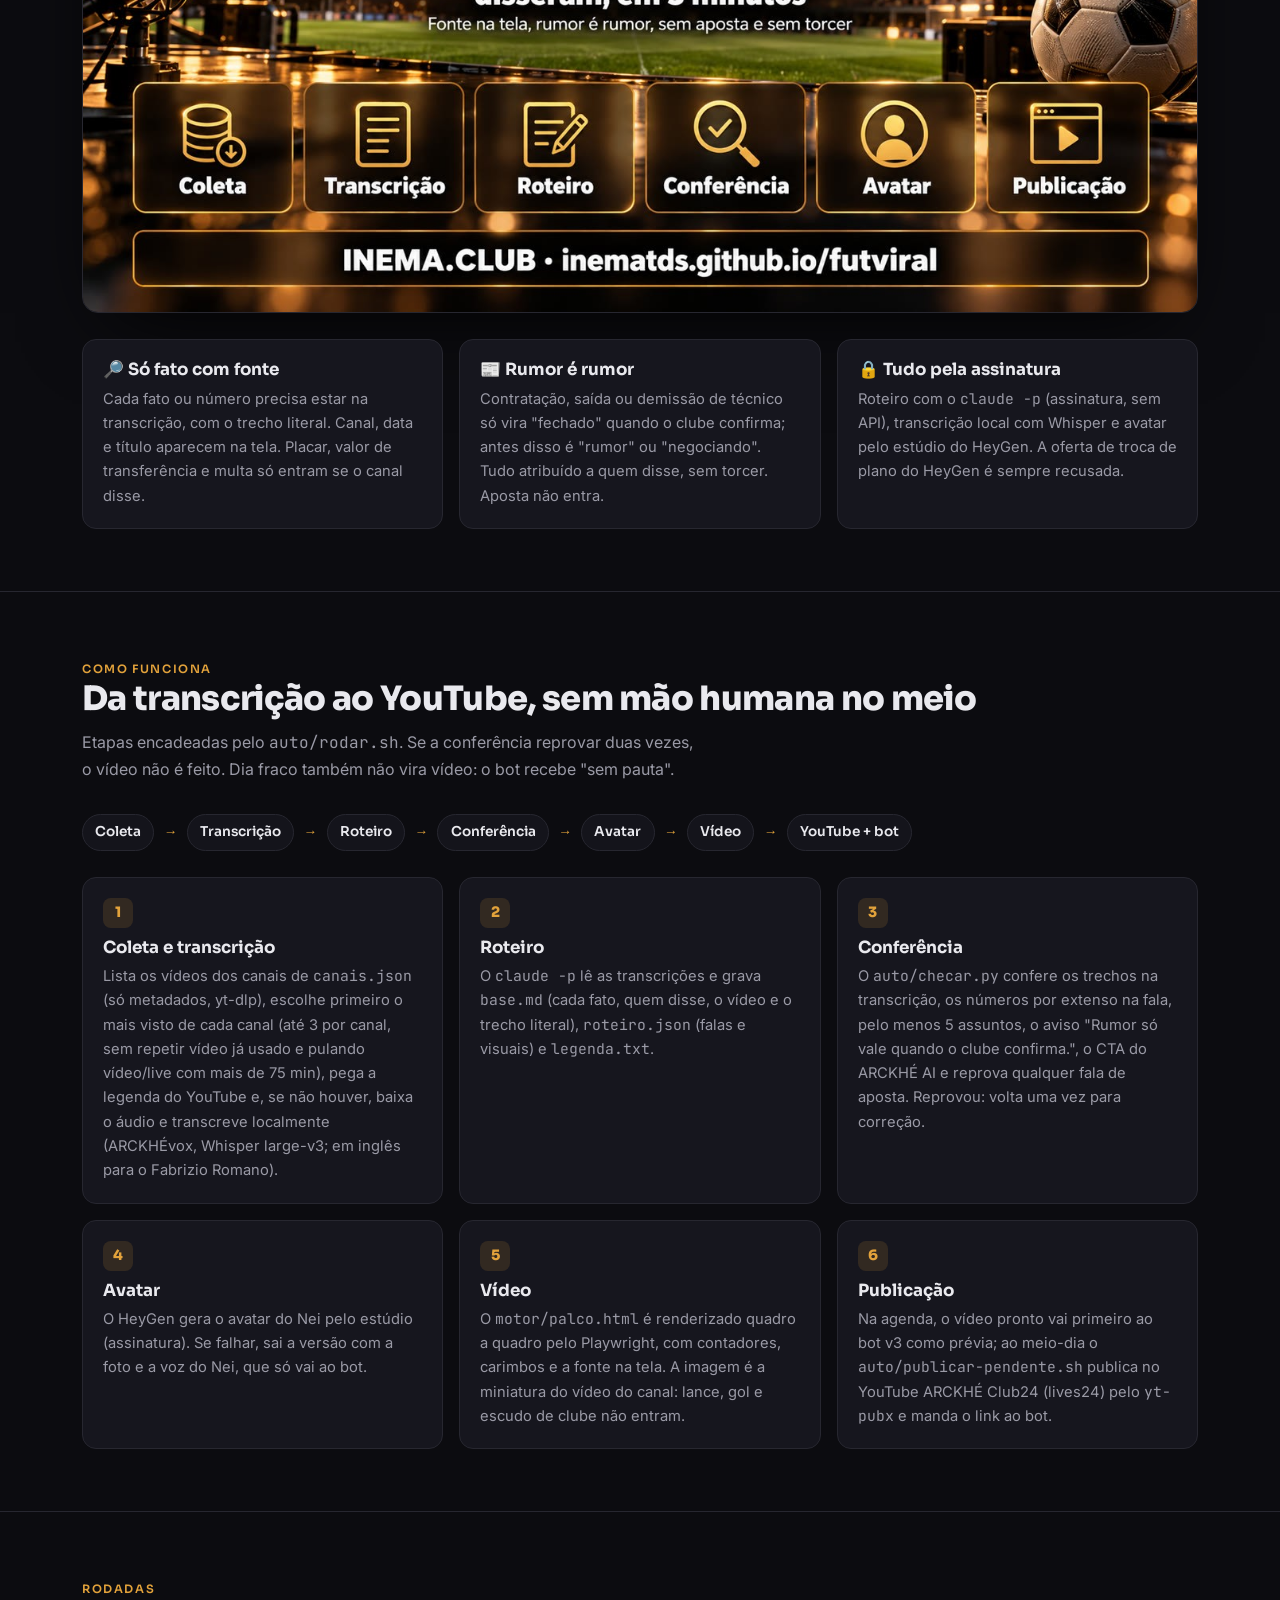
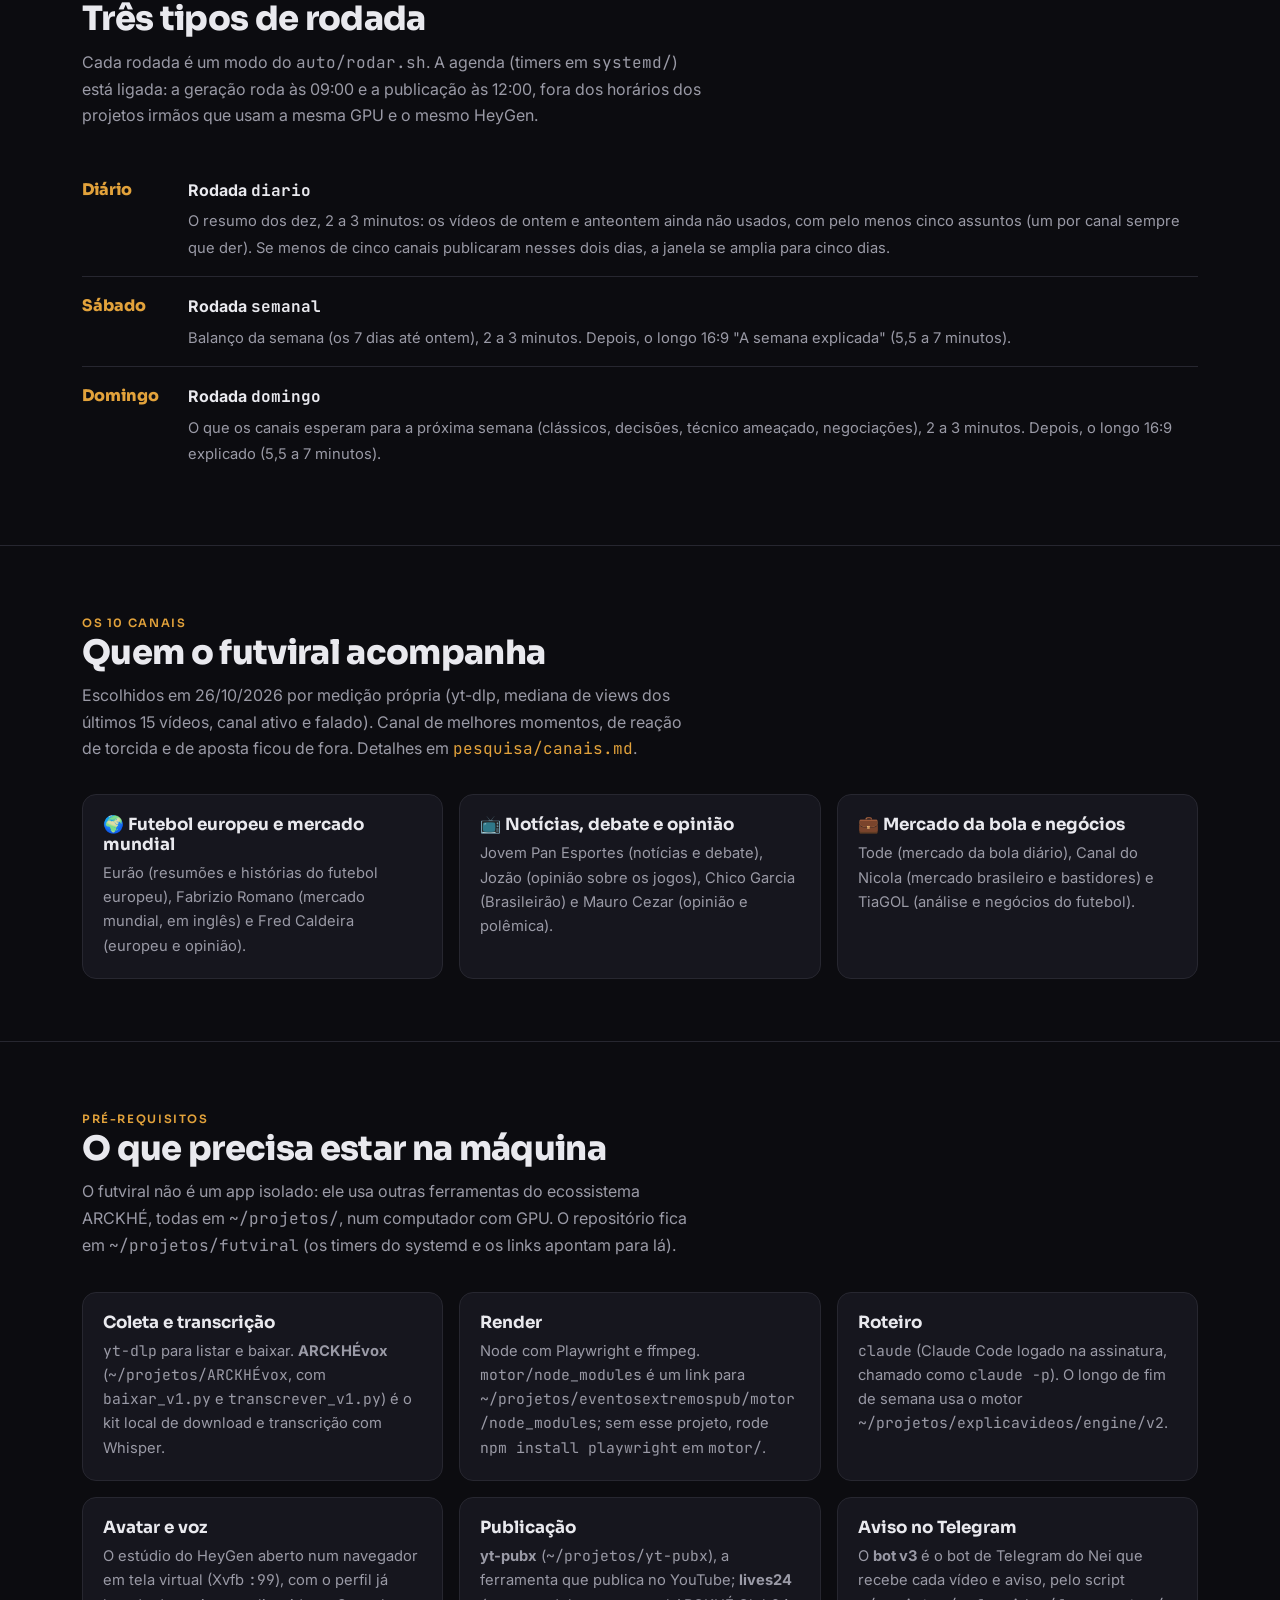
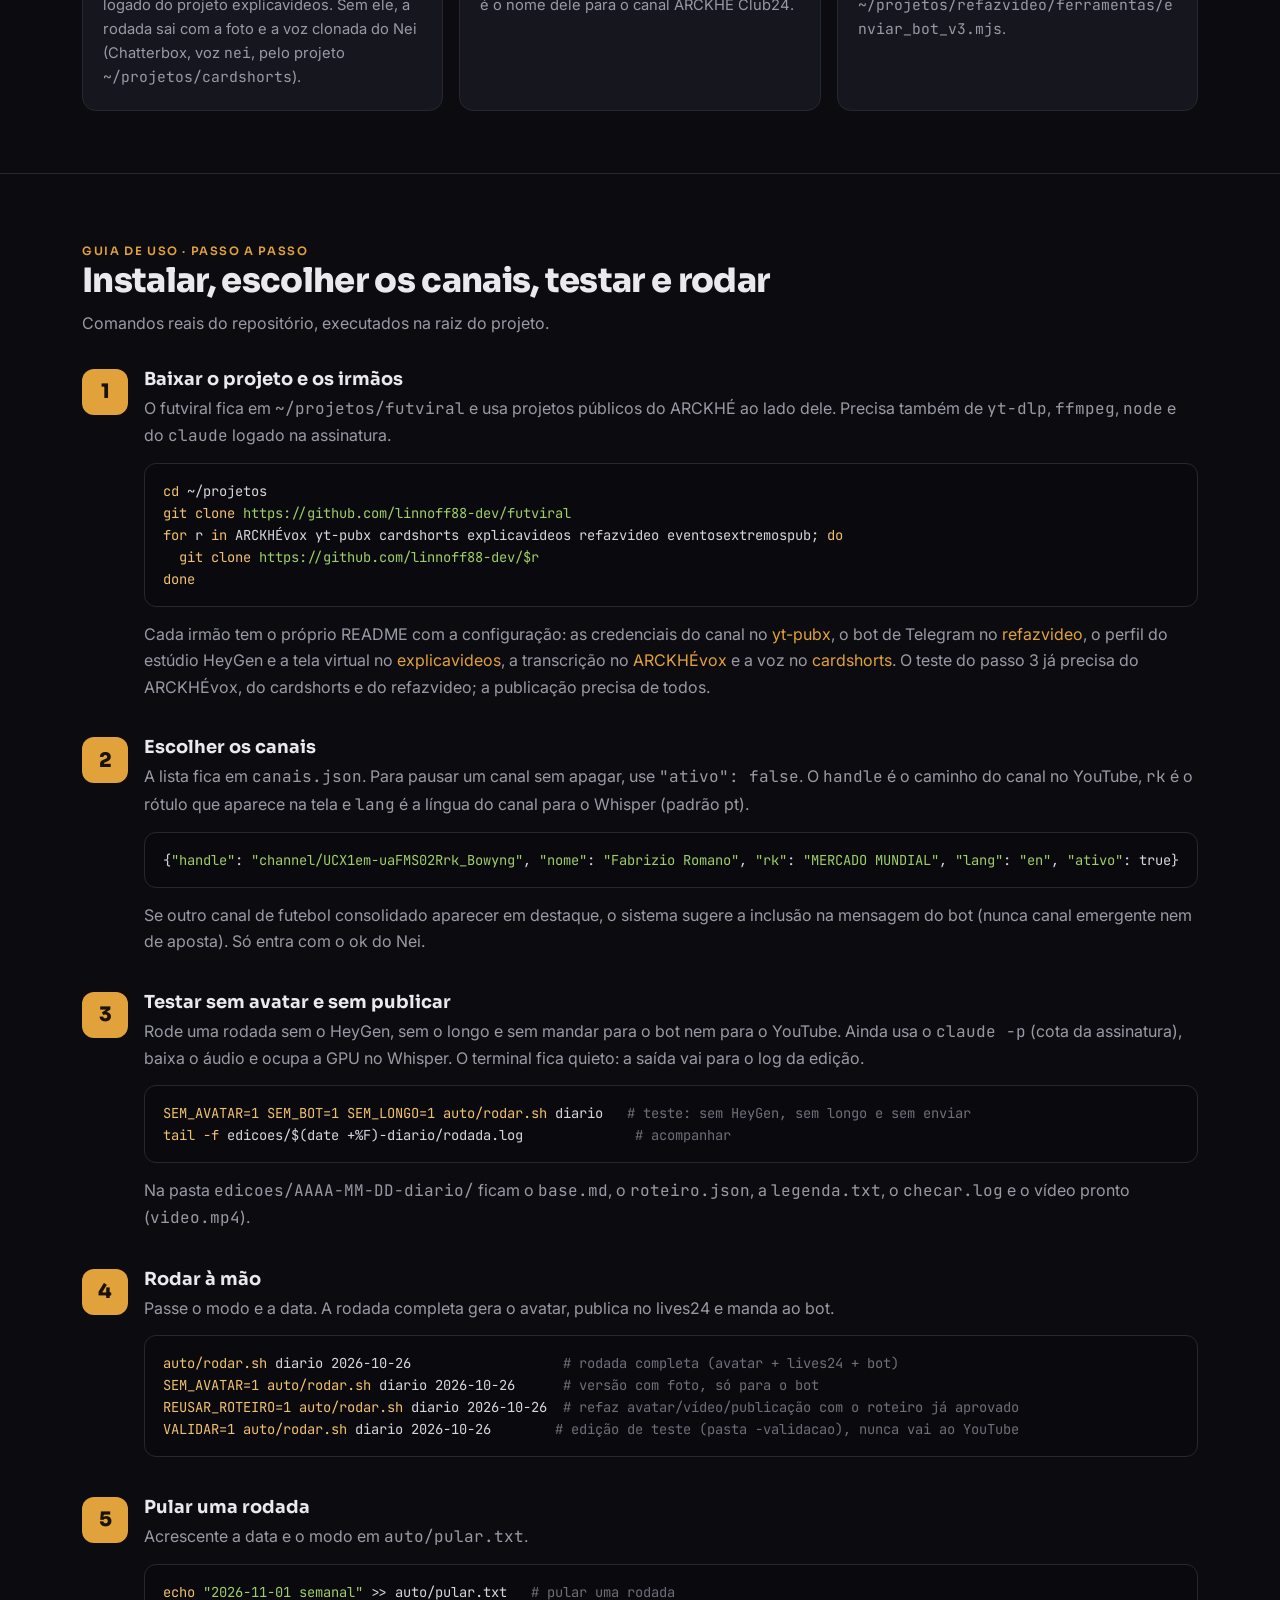
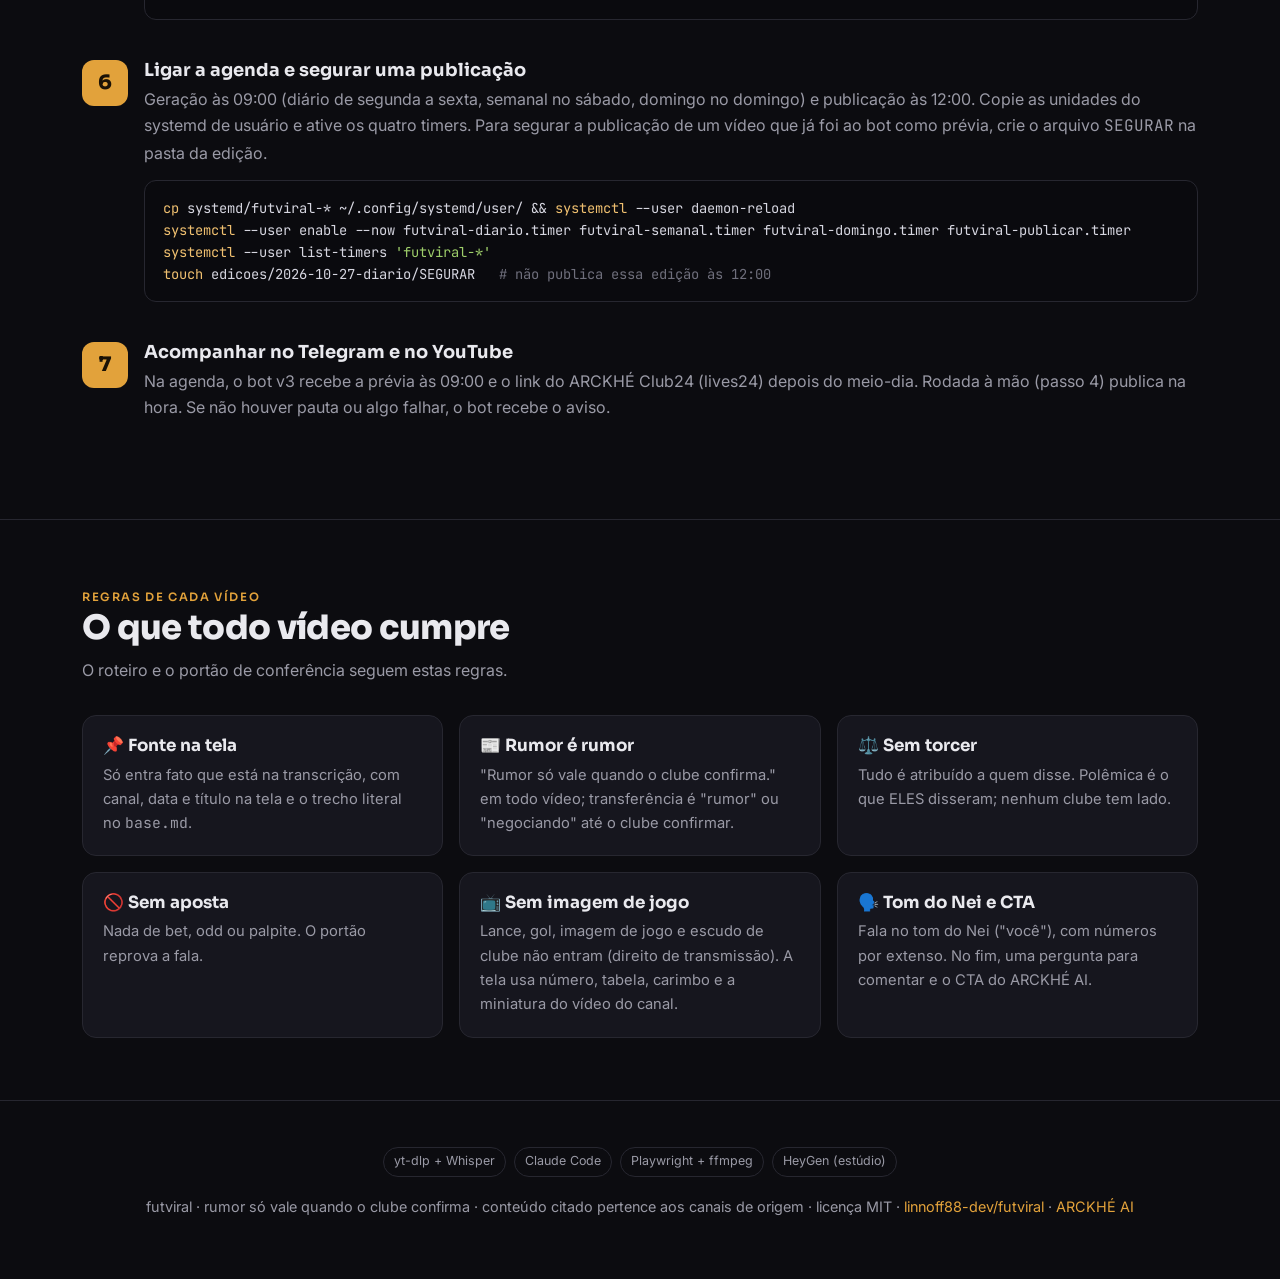
==== commit 1b84e244: "fix: substituir INEMA por ARCKHÉ" ====
--- a/guia/index.html
+++ b/guia/index.html
@@ -5,9 +5,9 @@
 <meta name="viewport" content="width=device-width, initial-scale=1">
 <title>futviral — o radar do futebol do YouTube em 3 minutos</title>
 <meta name="description" content="futviral: sistema que transcreve os vídeos dos 10 maiores canais de futebol do YouTube e monta, sozinho, um vídeo 9:16 com os fatos, a fonte na tela e o Nei comentando. Rumor é rumor, sem aposta e sem torcer.">
-<link rel="alternate" hreflang="pt-BR" href="https://inematds.github.io/futviral/guia/">
-<link rel="alternate" hreflang="en" href="https://inematds.github.io/futviral/guia/en/">
-<link rel="alternate" hreflang="es" href="https://inematds.github.io/futviral/guia/es/">
+<link rel="alternate" hreflang="pt-BR" href="https://linnoff88-dev.github.io/
+<link rel="alternate" hreflang="en" href="https://linnoff88-dev.github.io/
+<link rel="alternate" hreflang="es" href="https://linnoff88-dev.github.io/
 <link rel="preconnect" href="https://fonts.googleapis.com">
 <link rel="preconnect" href="https://fonts.gstatic.com" crossorigin>
 <link href="https://fonts.googleapis.com/css2?family=Sora:wght@400;600;800&family=Inter:wght@400;500;600&family=JetBrains+Mono:wght@400;600&display=swap" rel="stylesheet">
@@ -39,8 +39,8 @@
   nav .brand{display:flex;align-items:center;gap:8px;font-family:Sora;font-weight:800;letter-spacing:-.02em;color:var(--amb)}
   nav .brand .emoji{font-size:1.25rem}
   nav .sep{color:var(--mut);opacity:.45}
-  nav .inema{color:var(--sky);font-weight:600;font-size:.88rem;font-family:Sora}
-  nav .inema:hover{filter:brightness(1.15)}
+  nav .ARCKHÉ{color:var(--sky);font-weight:600;font-size:.88rem;font-family:Sora}
+  nav .ARCKHÉ:hover{filter:brightness(1.15)}
   nav .pro{color:var(--pro);font-weight:600;font-size:.88rem;font-family:Sora}
   nav .pro:hover{filter:brightness(1.15)}
   nav .clubpro{display:inline-flex;align-items:center;gap:6px}
@@ -107,9 +107,9 @@
   <a class="brand" href="#top"><span class="emoji">⚽</span> futviral</a>
   <span class="sep">|</span>
   <span class="clubpro">
-    <a class="inema" href="https://inema.club" target="_blank" rel="noopener">INEMA.CLUB</a>
+    <a class="ARCKHÉ" href="https://ARCKHÉ AI" target="_blank" rel="noopener">ARCKHÉ AI</a>
     <span class="sep">-</span>
-    <a class="pro" href="https://inema.pro" target="_blank" rel="noopener">PRO</a>
+    <a class="pro" href="https://ARCKHÉ.pro" target="_blank" rel="noopener">PRO</a>
   </span>
   <div class="links">
     <a class="sec" href="#oque">O que é</a>
@@ -119,7 +119,7 @@
     <a class="sec" href="#regras">Regras</a>
     <span class="lang"><a class="on" href="./">PT</a><a href="en/">EN</a><a href="es/">ES</a></span>
     <button class="tgl" id="themeToggle" aria-label="Alternar tema" title="Alternar tema">🌙</button>
-    <a class="btn" href="https://github.com/inematds/futviral" target="_blank" rel="noopener">GitHub</a>
+    <a class="btn" href="https://github.com/linnoff88-dev/futviral" target="_blank" rel="noopener">GitHub</a>
   </div>
 </div></nav>
 
@@ -132,7 +132,7 @@
       <p class="lead">Os 10 maiores canais de futebol do YouTube (Brasileirão, futebol europeu, mercado da bola e polêmicas), transcritos, conferidos e resumidos num vídeo com a fonte na tela e o Nei comentando.</p>
       <div class="cta">
         <a class="btn" href="#guia">Começar o guia</a>
-        <a class="btn ghost" href="https://github.com/inematds/futviral" target="_blank" rel="noopener">Ver no GitHub</a>
+        <a class="btn ghost" href="https://github.com/linnoff88-dev/futviral" target="_blank" rel="noopener">Ver no GitHub</a>
       </div>
     </div>
     <figure><img src="assets/banner.jpg" alt="Banner RADAR FUTEBOL: o que os 10 maiores canais de futebol do YouTube disseram, em 3 minutos"></figure>
@@ -141,7 +141,7 @@
 
 <section id="resumo" class="resumo"><div class="wrap">
   <span class="chip">Em resumo</span>
-  <p>O futviral é um sistema que faz, sozinho, vídeos verticais (9:16) de 2 a 3 minutos com o resumo do que os 10 maiores canais de futebol do YouTube disseram: Brasileirão, futebol europeu, mercado da bola, polêmicas e negócios do futebol. Ele "assiste" aos vídeos pela transcrição, separa os fatos e os números com a fonte de cada um e monta um vídeo com números grandes, carimbos (RUMOR, NEGOCIANDO, FECHADO, POLÊMICA) e o Nei (Nei Maldaner, criador do INEMA) comentando em avatar. Rumor é tratado como rumor, nenhum clube tem lado e aposta não entra. Serve para quem quer saber, em poucos minutos, o que os principais canais andam falando. Roda num computador com GPU, com a assinatura do Claude Code e do HeyGen.</p>
+  <p>O futviral é um sistema que faz, sozinho, vídeos verticais (9:16) de 2 a 3 minutos com o resumo do que os 10 maiores canais de futebol do YouTube disseram: Brasileirão, futebol europeu, mercado da bola, polêmicas e negócios do futebol. Ele "assiste" aos vídeos pela transcrição, separa os fatos e os números com a fonte de cada um e monta um vídeo com números grandes, carimbos (RUMOR, NEGOCIANDO, FECHADO, POLÊMICA) e o Nei (Nei Maldaner, criador do ARCKHÉ) comentando em avatar. Rumor é tratado como rumor, nenhum clube tem lado e aposta não entra. Serve para quem quer saber, em poucos minutos, o que os principais canais andam falando. Roda num computador com GPU, com a assinatura do Claude Code e do HeyGen.</p>
 </div></section>
 
 <section id="oque"><div class="wrap">
@@ -170,12 +170,12 @@
     <span>YouTube + bot</span>
   </div>
   <div class="grid g3" style="margin-top:26px">
-    <div class="card"><div class="num">1</div><h3>Coleta e transcrição</h3><p>Lista os vídeos dos canais de <code>canais.json</code> (só metadados, yt-dlp), escolhe primeiro o mais visto de cada canal (até 3 por canal, sem repetir vídeo já usado e pulando vídeo/live com mais de 75 min), pega a legenda do YouTube e, se não houver, baixa o áudio e transcreve localmente (inemavox, Whisper large-v3; em inglês para o Fabrizio Romano).</p></div>
+    <div class="card"><div class="num">1</div><h3>Coleta e transcrição</h3><p>Lista os vídeos dos canais de <code>canais.json</code> (só metadados, yt-dlp), escolhe primeiro o mais visto de cada canal (até 3 por canal, sem repetir vídeo já usado e pulando vídeo/live com mais de 75 min), pega a legenda do YouTube e, se não houver, baixa o áudio e transcreve localmente (ARCKHÉvox, Whisper large-v3; em inglês para o Fabrizio Romano).</p></div>
     <div class="card"><div class="num">2</div><h3>Roteiro</h3><p>O <code>claude -p</code> lê as transcrições e grava <code>base.md</code> (cada fato, quem disse, o vídeo e o trecho literal), <code>roteiro.json</code> (falas e visuais) e <code>legenda.txt</code>.</p></div>
-    <div class="card"><div class="num">3</div><h3>Conferência</h3><p>O <code>auto/checar.py</code> confere os trechos na transcrição, os números por extenso na fala, pelo menos 5 assuntos, o aviso "Rumor só vale quando o clube confirma.", o CTA do inema.club e reprova qualquer fala de aposta. Reprovou: volta uma vez para correção.</p></div>
+    <div class="card"><div class="num">3</div><h3>Conferência</h3><p>O <code>auto/checar.py</code> confere os trechos na transcrição, os números por extenso na fala, pelo menos 5 assuntos, o aviso "Rumor só vale quando o clube confirma.", o CTA do ARCKHÉ AI e reprova qualquer fala de aposta. Reprovou: volta uma vez para correção.</p></div>
     <div class="card"><div class="num">4</div><h3>Avatar</h3><p>O HeyGen gera o avatar do Nei pelo estúdio (assinatura). Se falhar, sai a versão com a foto e a voz do Nei, que só vai ao bot.</p></div>
     <div class="card"><div class="num">5</div><h3>Vídeo</h3><p>O <code>motor/palco.html</code> é renderizado quadro a quadro pelo Playwright, com contadores, carimbos e a fonte na tela. A imagem é a miniatura do vídeo do canal: lance, gol e escudo de clube não entram.</p></div>
-    <div class="card"><div class="num">6</div><h3>Publicação</h3><p>Na agenda, o vídeo pronto vai primeiro ao bot v3 como prévia; ao meio-dia o <code>auto/publicar-pendente.sh</code> publica no YouTube Inema Club24 (lives24) pelo <code>yt-pubx</code> e manda o link ao bot.</p></div>
+    <div class="card"><div class="num">6</div><h3>Publicação</h3><p>Na agenda, o vídeo pronto vai primeiro ao bot v3 como prévia; ao meio-dia o <code>auto/publicar-pendente.sh</code> publica no YouTube ARCKHÉ Club24 (lives24) pelo <code>yt-pubx</code> e manda o link ao bot.</p></div>
   </div>
 </div></section>
 
@@ -191,7 +191,7 @@
 <section id="canais"><div class="wrap">
   <span class="chip">Os 10 canais</span>
   <h2>Quem o futviral acompanha</h2>
-  <p class="sub">Escolhidos em 26/10/2026 por medição própria (yt-dlp, mediana de views dos últimos 15 vídeos, canal ativo e falado). Canal de melhores momentos, de reação de torcida e de aposta ficou de fora. Detalhes em <a href="https://github.com/inematds/futviral/blob/main/pesquisa/canais.md" target="_blank" rel="noopener"><code>pesquisa/canais.md</code></a>.</p>
+  <p class="sub">Escolhidos em 26/10/2026 por medição própria (yt-dlp, mediana de views dos últimos 15 vídeos, canal ativo e falado). Canal de melhores momentos, de reação de torcida e de aposta ficou de fora. Detalhes em <a href="https://github.com/linnoff88-dev/futviral/blob/main/pesquisa/canais.md" target="_blank" rel="noopener"><code>pesquisa/canais.md</code></a>.</p>
   <div class="grid g3">
     <div class="card"><h3>🌍 Futebol europeu e mercado mundial</h3><p>Eurão (resumões e histórias do futebol europeu), Fabrizio Romano (mercado mundial, em inglês) e Fred Caldeira (europeu e opinião).</p></div>
     <div class="card"><h3>📺 Notícias, debate e opinião</h3><p>Jovem Pan Esportes (notícias e debate), Jozão (opinião sobre os jogos), Chico Garcia (Brasileirão) e Mauro Cezar (opinião e polêmica).</p></div>
@@ -202,13 +202,13 @@
 <section id="pre"><div class="wrap">
   <span class="chip">Pré-requisitos</span>
   <h2>O que precisa estar na máquina</h2>
-  <p class="sub">O futviral não é um app isolado: ele usa outras ferramentas do ecossistema INEMA, todas em <code>~/projetos/</code>, num computador com GPU. O repositório fica em <code>~/projetos/futviral</code> (os timers do systemd e os links apontam para lá).</p>
+  <p class="sub">O futviral não é um app isolado: ele usa outras ferramentas do ecossistema ARCKHÉ, todas em <code>~/projetos/</code>, num computador com GPU. O repositório fica em <code>~/projetos/futviral</code> (os timers do systemd e os links apontam para lá).</p>
   <div class="grid g3">
-    <div class="card"><h3>Coleta e transcrição</h3><p><code>yt-dlp</code> para listar e baixar. <strong>inemavox</strong> (<code>~/projetos/inemavox</code>, com <code>baixar_v1.py</code> e <code>transcrever_v1.py</code>) é o kit local de download e transcrição com Whisper.</p></div>
+    <div class="card"><h3>Coleta e transcrição</h3><p><code>yt-dlp</code> para listar e baixar. <strong>ARCKHÉvox</strong> (<code>~/projetos/ARCKHÉvox</code>, com <code>baixar_v1.py</code> e <code>transcrever_v1.py</code>) é o kit local de download e transcrição com Whisper.</p></div>
     <div class="card"><h3>Render</h3><p>Node com Playwright e ffmpeg. <code>motor/node_modules</code> é um link para <code>~/projetos/eventosextremospub/motor/node_modules</code>; sem esse projeto, rode <code>npm install playwright</code> em <code>motor/</code>.</p></div>
     <div class="card"><h3>Roteiro</h3><p><code>claude</code> (Claude Code logado na assinatura, chamado como <code>claude -p</code>). O longo de fim de semana usa o motor <code>~/projetos/explicavideos/engine/v2</code>.</p></div>
     <div class="card"><h3>Avatar e voz</h3><p>O estúdio do HeyGen aberto num navegador em tela virtual (Xvfb <code>:99</code>), com o perfil já logado do projeto explicavideos. Sem ele, a rodada sai com a foto e a voz clonada do Nei (Chatterbox, voz <code>nei</code>, pelo projeto <code>~/projetos/cardshorts</code>).</p></div>
-    <div class="card"><h3>Publicação</h3><p><strong>yt-pubx</strong> (<code>~/projetos/yt-pubx</code>), a ferramenta que publica no YouTube; <strong>lives24</strong> é o nome dele para o canal Inema Club24.</p></div>
+    <div class="card"><h3>Publicação</h3><p><strong>yt-pubx</strong> (<code>~/projetos/yt-pubx</code>), a ferramenta que publica no YouTube; <strong>lives24</strong> é o nome dele para o canal ARCKHÉ Club24.</p></div>
     <div class="card"><h3>Aviso no Telegram</h3><p>O <strong>bot v3</strong> é o bot de Telegram do Nei que recebe cada vídeo e aviso, pelo script <code>~/projetos/refazvideo/ferramentas/enviar_bot_v3.mjs</code>.</p></div>
   </div>
 </div></section>
@@ -219,13 +219,13 @@
   <p class="sub">Comandos reais do repositório, executados na raiz do projeto.</p>
   <div class="step"><div class="b">1</div><div>
     <h3>Baixar o projeto e os irmãos</h3>
-    <p>O futviral fica em <code>~/projetos/futviral</code> e usa projetos públicos do INEMA ao lado dele. Precisa também de <code>yt-dlp</code>, <code>ffmpeg</code>, <code>node</code> e do <code>claude</code> logado na assinatura.</p>
+    <p>O futviral fica em <code>~/projetos/futviral</code> e usa projetos públicos do ARCKHÉ ao lado dele. Precisa também de <code>yt-dlp</code>, <code>ffmpeg</code>, <code>node</code> e do <code>claude</code> logado na assinatura.</p>
     <pre><span class="k">cd</span> ~/projetos
-<span class="k">git clone</span> <span class="s">https://github.com/inematds/futviral</span>
-<span class="k">for</span> r <span class="k">in</span> inemavox yt-pubx cardshorts explicavideos refazvideo eventosextremospub; <span class="k">do</span>
-  <span class="k">git clone</span> <span class="s">https://github.com/inematds/$r</span>
+<span class="k">git clone</span> <span class="s">https://github.com/linnoff88-dev/futviral</span>
+<span class="k">for</span> r <span class="k">in</span> ARCKHÉvox yt-pubx cardshorts explicavideos refazvideo eventosextremospub; <span class="k">do</span>
+  <span class="k">git clone</span> <span class="s">https://github.com/linnoff88-dev/$r</span>
 <span class="k">done</span></pre>
-    <p>Cada irmão tem o próprio README com a configuração: as credenciais do canal no <a href="https://github.com/inematds/yt-pubx" target="_blank" rel="noopener">yt-pubx</a>, o bot de Telegram no <a href="https://github.com/inematds/refazvideo" target="_blank" rel="noopener">refazvideo</a>, o perfil do estúdio HeyGen e a tela virtual no <a href="https://github.com/inematds/explicavideos" target="_blank" rel="noopener">explicavideos</a>, a transcrição no <a href="https://github.com/inematds/inemavox" target="_blank" rel="noopener">inemavox</a> e a voz no <a href="https://github.com/inematds/cardshorts" target="_blank" rel="noopener">cardshorts</a>. O teste do passo 3 já precisa do inemavox, do cardshorts e do refazvideo; a publicação precisa de todos.</p>
+    <p>Cada irmão tem o próprio README com a configuração: as credenciais do canal no <a href="https://github.com/linnoff88-dev/yt-pubx" target="_blank" rel="noopener">yt-pubx</a>, o bot de Telegram no <a href="https://github.com/linnoff88-dev/refazvideo" target="_blank" rel="noopener">refazvideo</a>, o perfil do estúdio HeyGen e a tela virtual no <a href="https://github.com/linnoff88-dev/explicavideos" target="_blank" rel="noopener">explicavideos</a>, a transcrição no <a href="https://github.com/linnoff88-dev/ARCKHÉvox" target="_blank" rel="noopener">ARCKHÉvox</a> e a voz no <a href="https://github.com/linnoff88-dev/cardshorts" target="_blank" rel="noopener">cardshorts</a>. O teste do passo 3 já precisa do ARCKHÉvox, do cardshorts e do refazvideo; a publicação precisa de todos.</p>
   </div></div>
   <div class="step"><div class="b">2</div><div>
     <h3>Escolher os canais</h3>
@@ -263,7 +263,7 @@
   </div></div>
   <div class="step"><div class="b">7</div><div>
     <h3>Acompanhar no Telegram e no YouTube</h3>
-    <p>Na agenda, o bot v3 recebe a prévia às 09:00 e o link do Inema Club24 (lives24) depois do meio-dia. Rodada à mão (passo 4) publica na hora. Se não houver pauta ou algo falhar, o bot recebe o aviso.</p>
+    <p>Na agenda, o bot v3 recebe a prévia às 09:00 e o link do ARCKHÉ Club24 (lives24) depois do meio-dia. Rodada à mão (passo 4) publica na hora. Se não houver pauta ou algo falhar, o bot recebe o aviso.</p>
   </div></div>
 </div></section>
 
@@ -277,7 +277,7 @@
     <div class="card"><h3>⚖️ Sem torcer</h3><p>Tudo é atribuído a quem disse. Polêmica é o que ELES disseram; nenhum clube tem lado.</p></div>
     <div class="card"><h3>🚫 Sem aposta</h3><p>Nada de bet, odd ou palpite. O portão reprova a fala.</p></div>
     <div class="card"><h3>📺 Sem imagem de jogo</h3><p>Lance, gol, imagem de jogo e escudo de clube não entram (direito de transmissão). A tela usa número, tabela, carimbo e a miniatura do vídeo do canal.</p></div>
-    <div class="card"><h3>🗣️ Tom do Nei e CTA</h3><p>Fala no tom do Nei ("você"), com números por extenso. No fim, uma pergunta para comentar e o CTA do inema.club.</p></div>
+    <div class="card"><h3>🗣️ Tom do Nei e CTA</h3><p>Fala no tom do Nei ("você"), com números por extenso. No fim, uma pergunta para comentar e o CTA do ARCKHÉ AI.</p></div>
   </div>
 </div></section>
 
@@ -285,8 +285,8 @@
   <div class="wrap">
     <div class="pill">yt-dlp + Whisper</div><div class="pill">Claude Code</div><div class="pill">Playwright + ffmpeg</div><div class="pill">HeyGen (estúdio)</div>
     <p style="margin-top:18px">futviral · rumor só vale quando o clube confirma · conteúdo citado pertence aos canais de origem · licença MIT ·
-      <a href="https://github.com/inematds/futviral">inematds/futviral</a> ·
-      <a href="https://inema.club">INEMA.CLUB</a></p>
+      <a href="https://github.com/linnoff88-dev/futviral">linnoff88-dev/futviral</a> ·
+      <a href="https://ARCKHÉ AI">ARCKHÉ AI</a></p>
   </div>
 </footer>
 
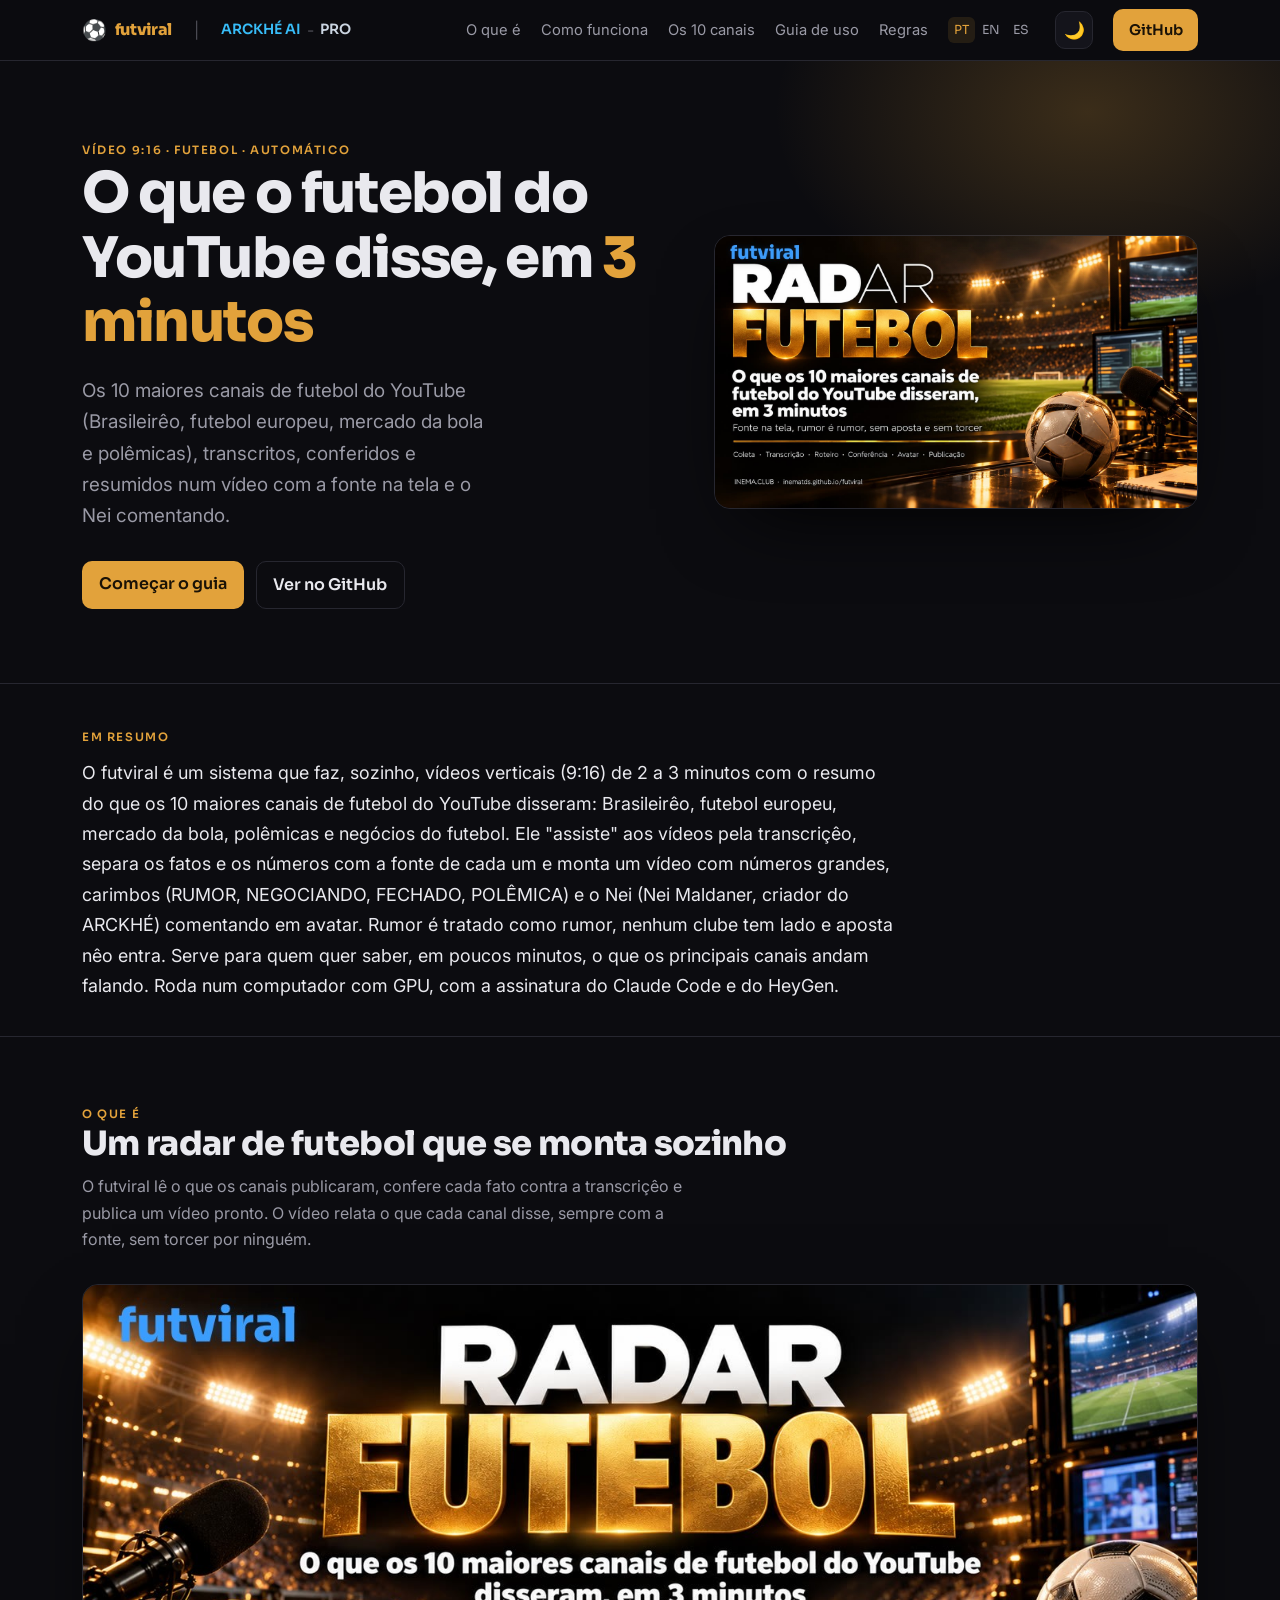
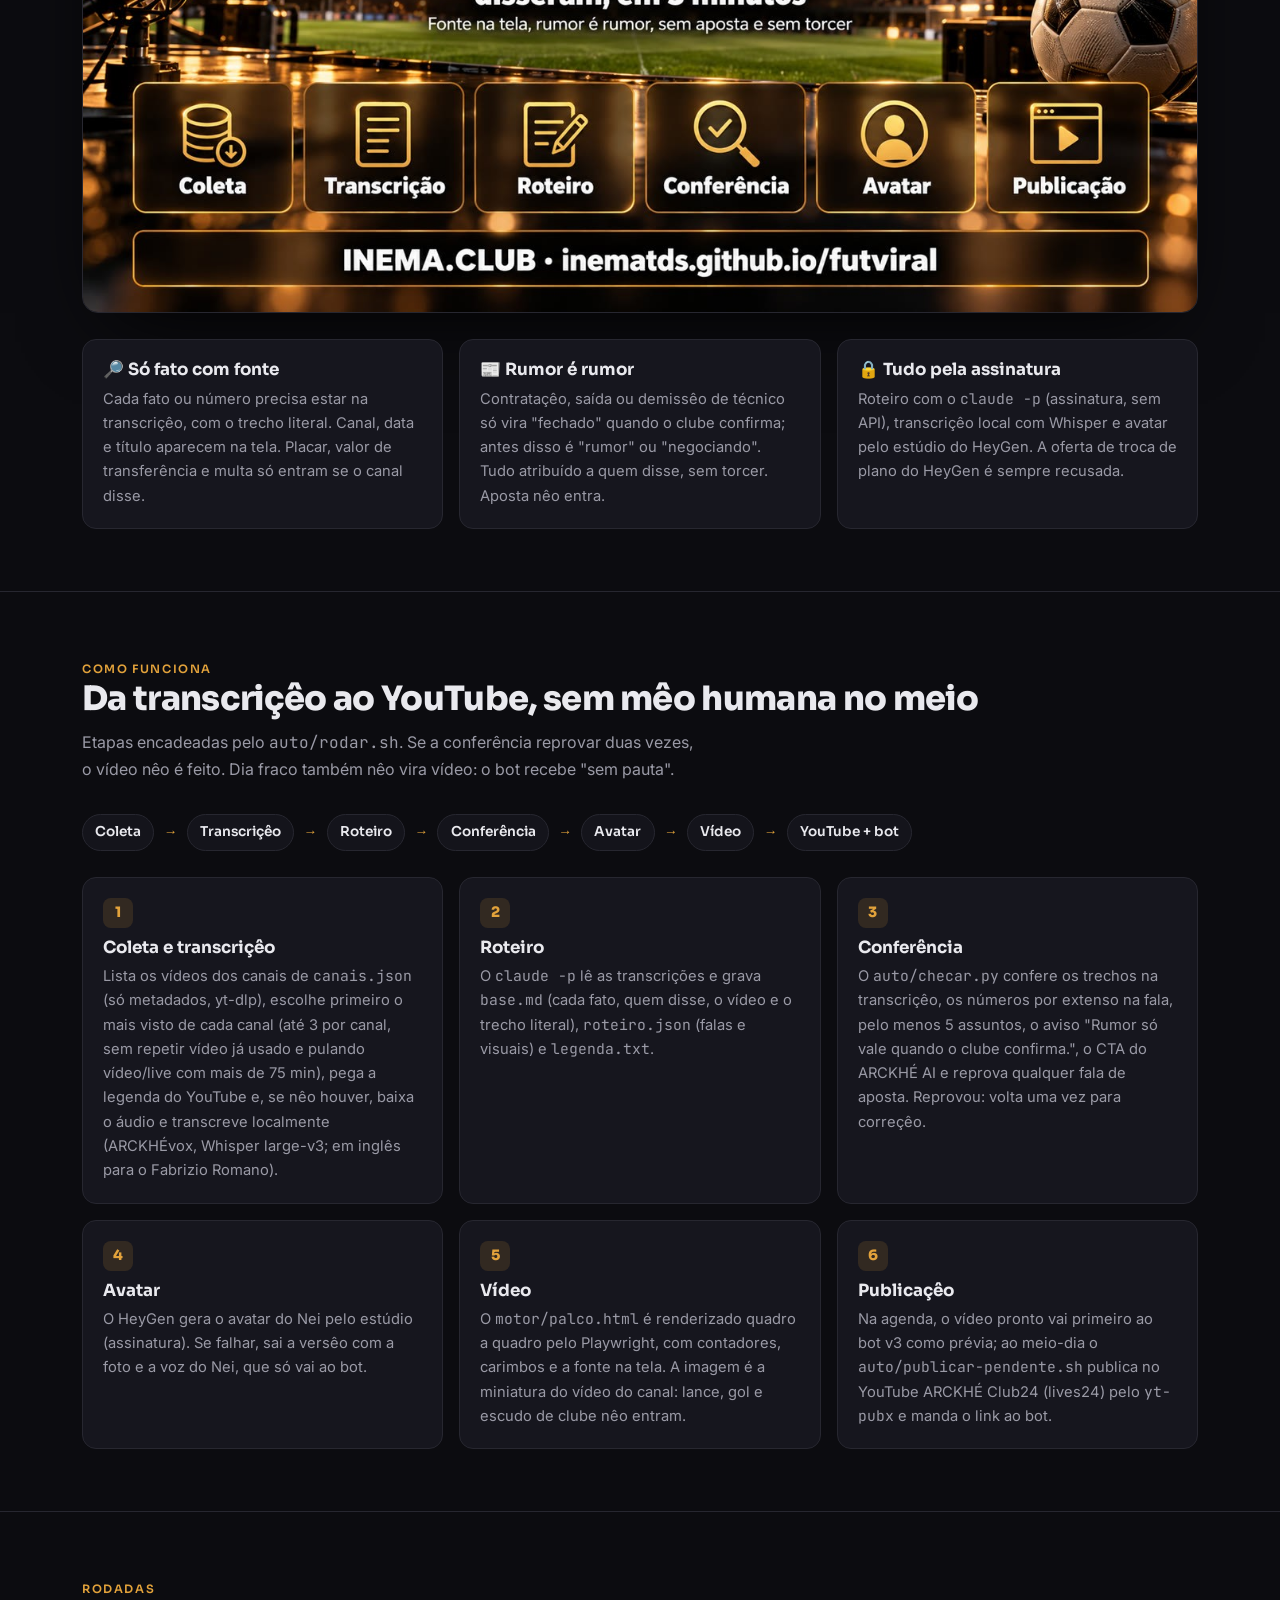
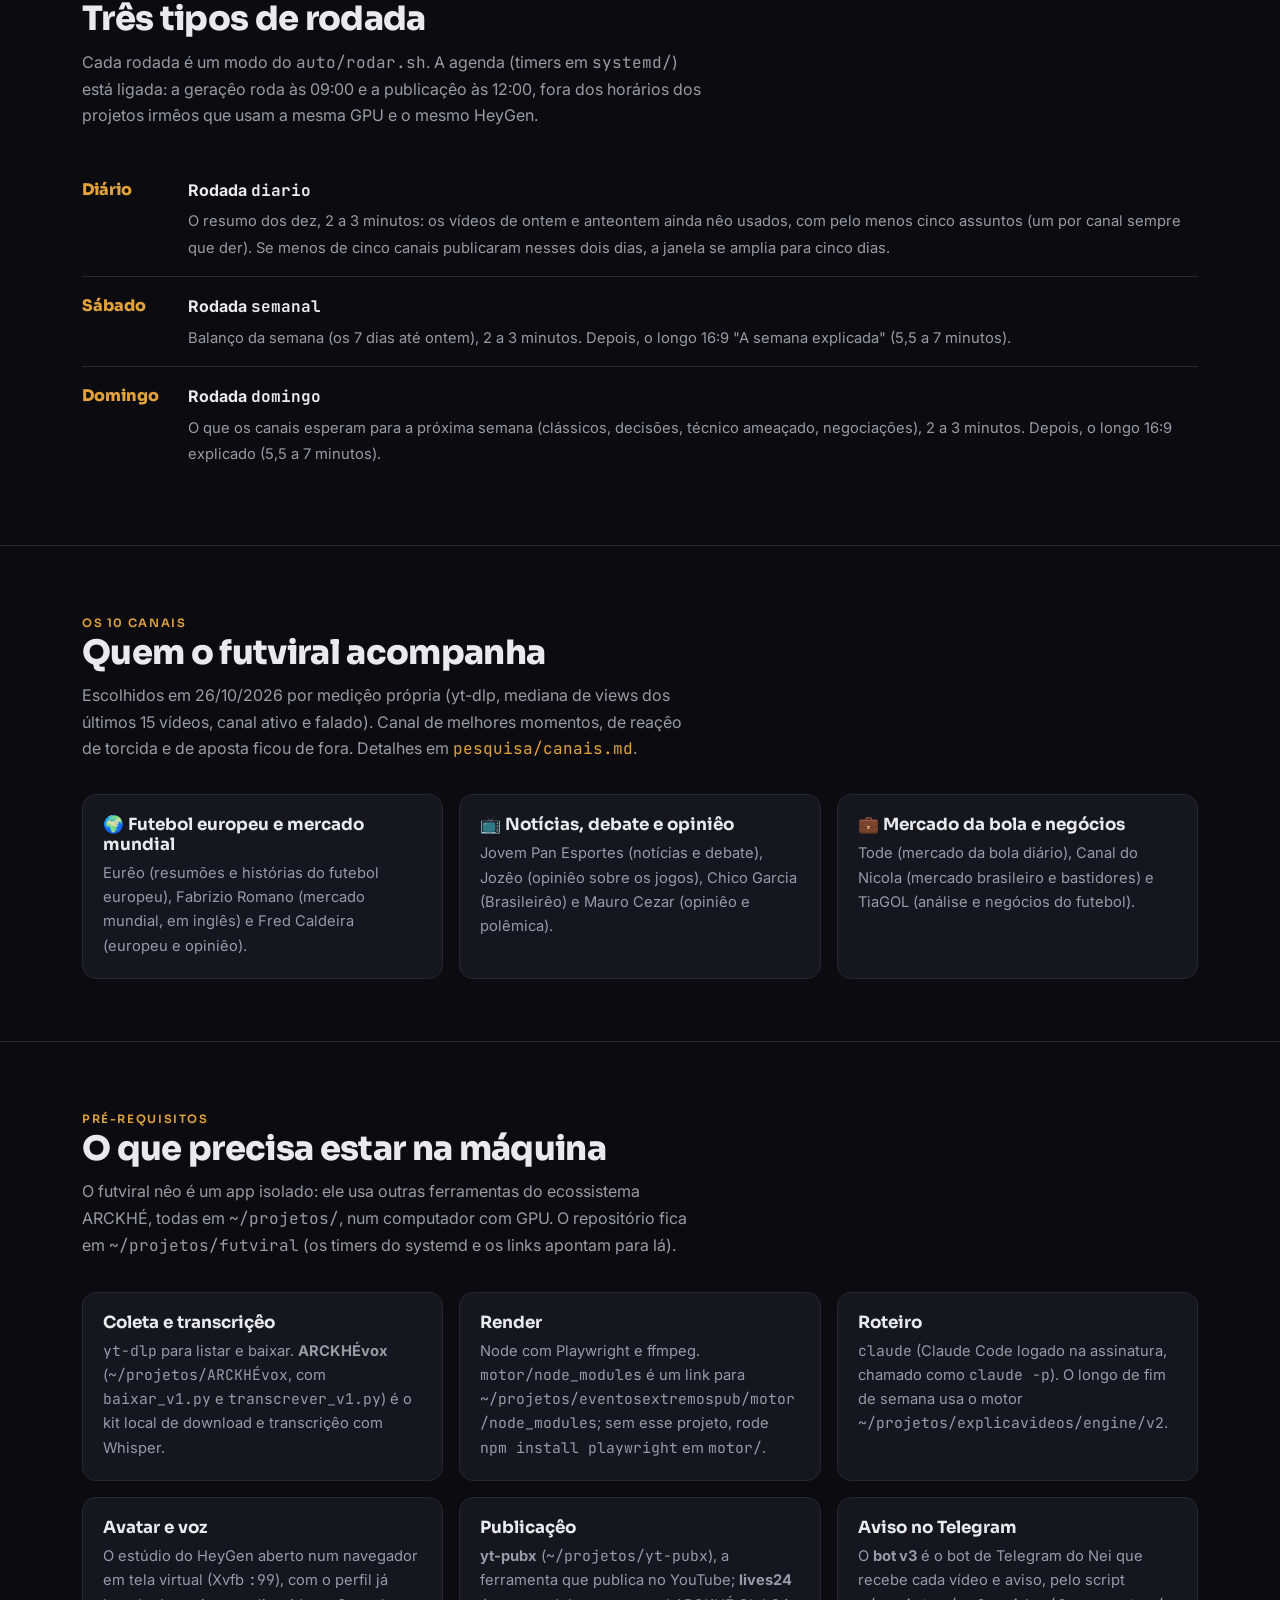
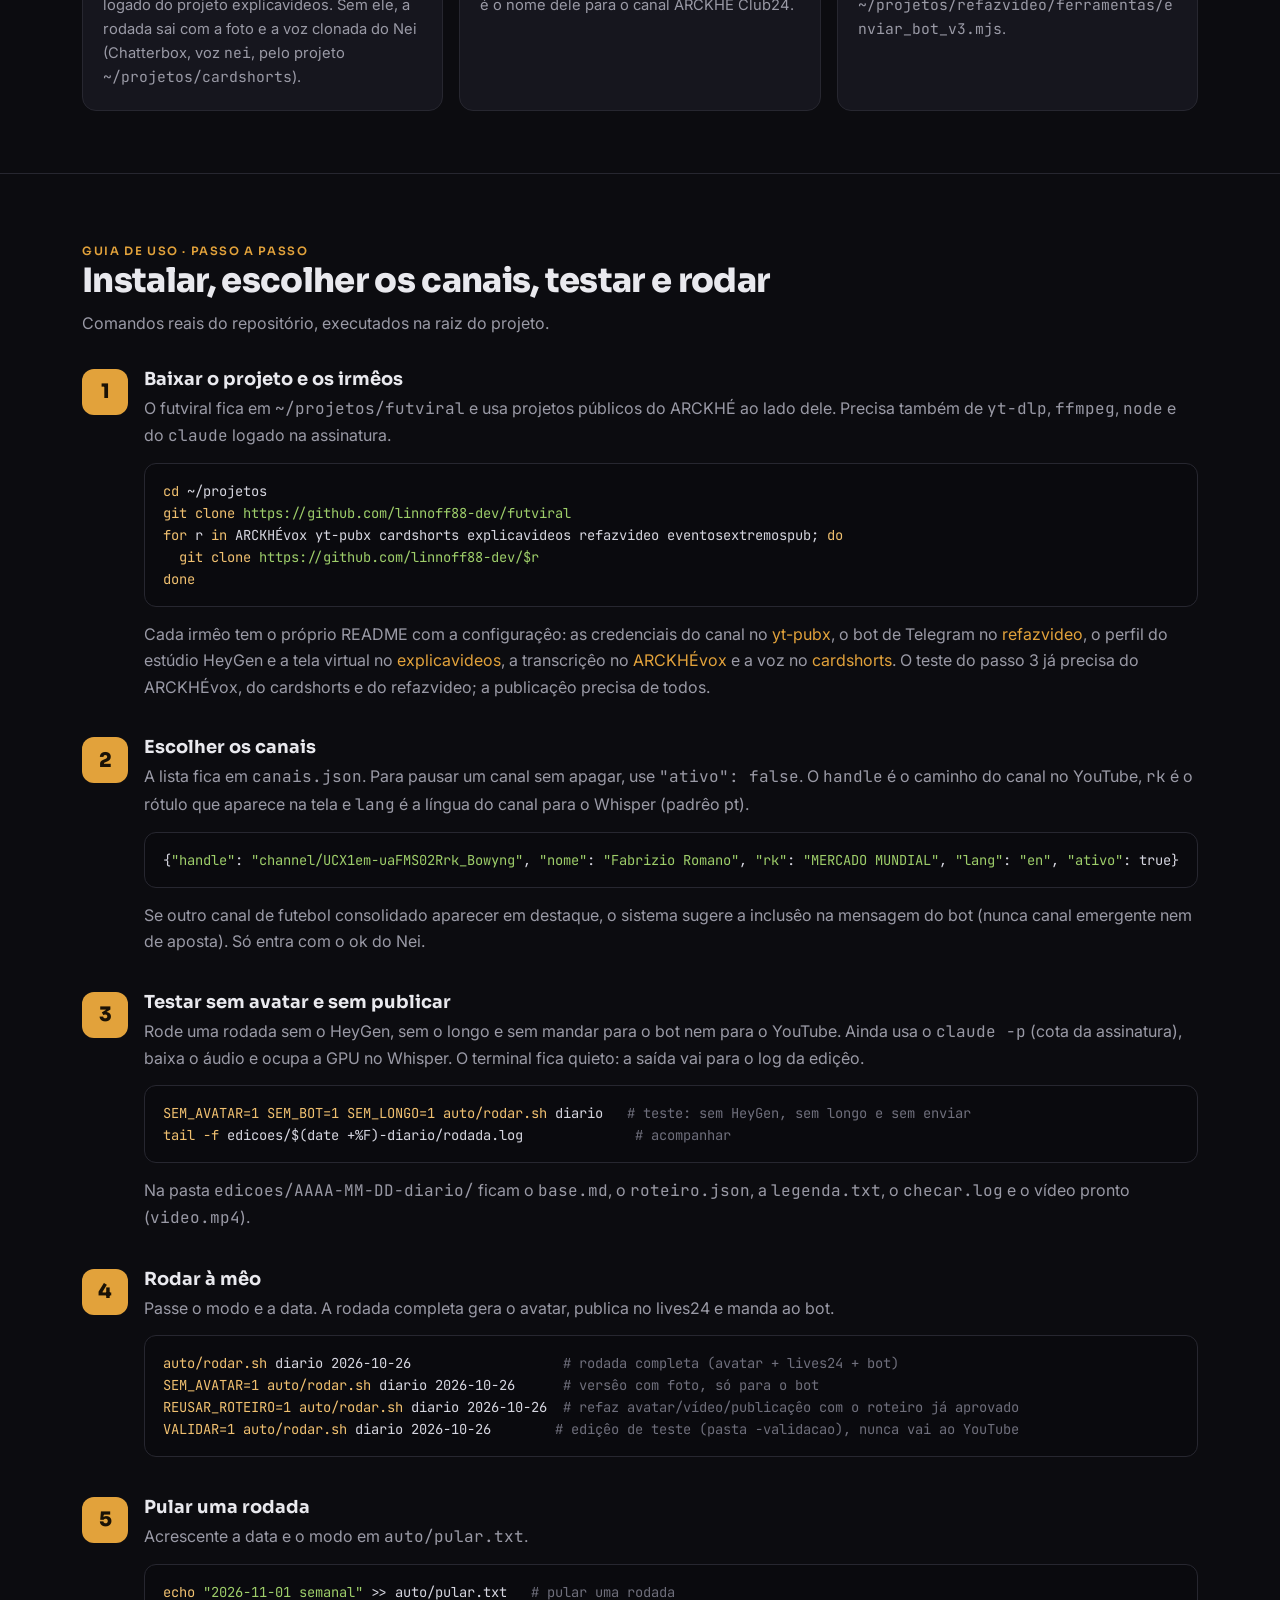
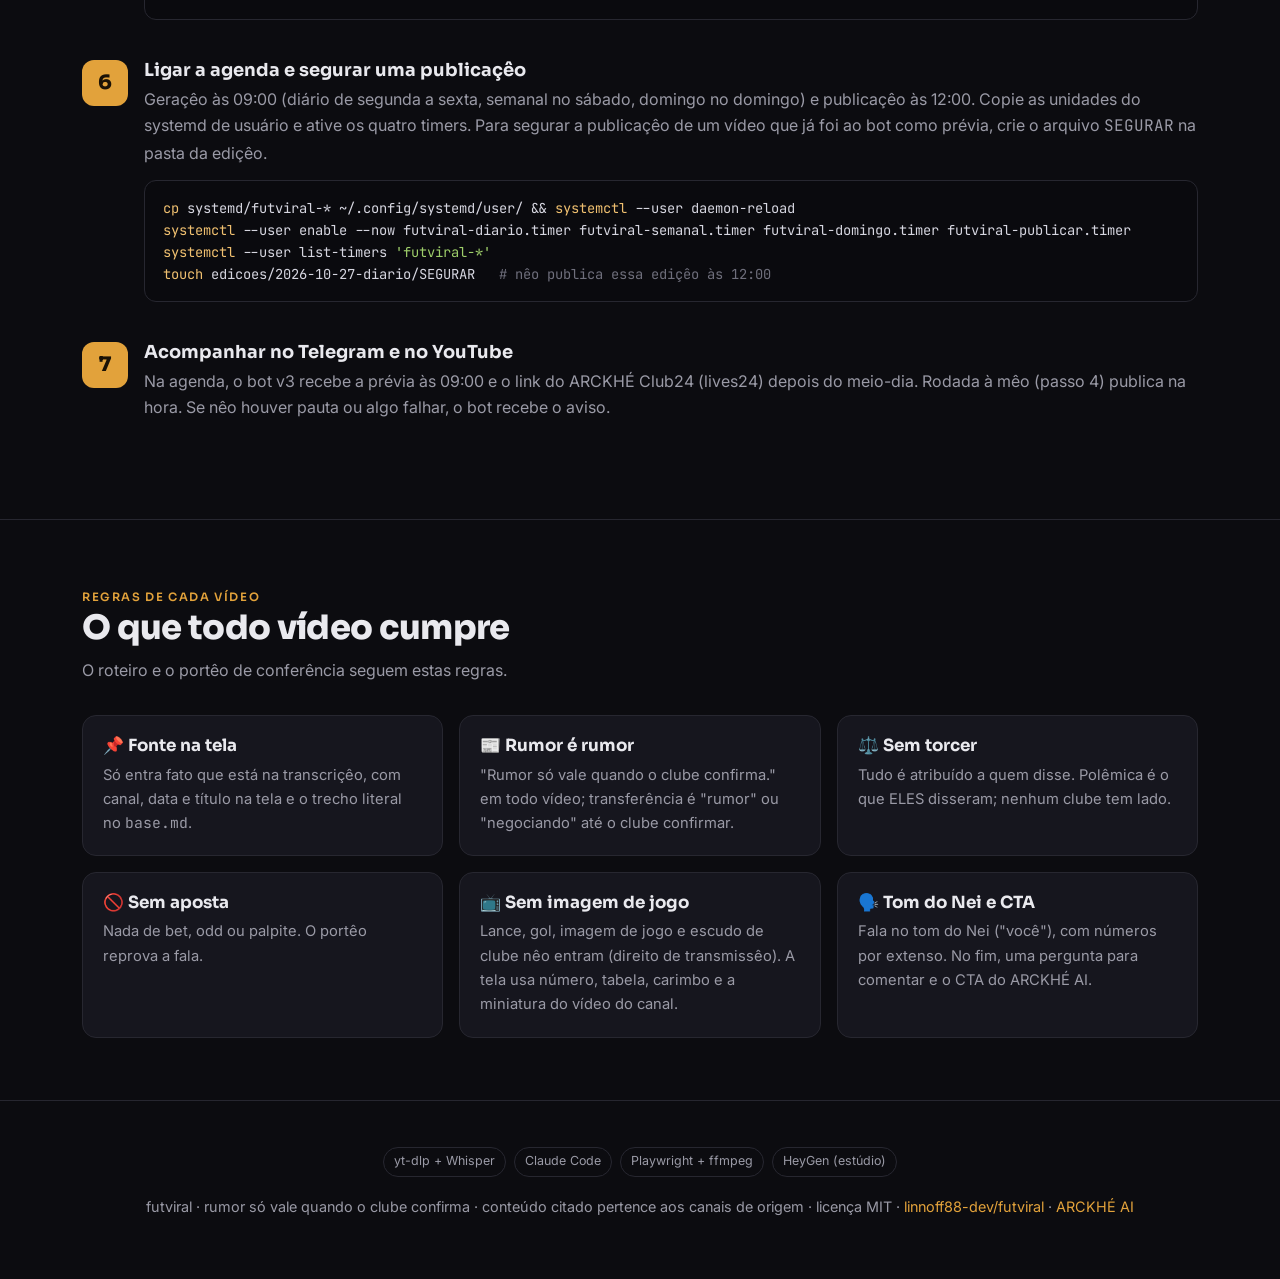
==== commit f10e7605: "fix: corrigir encoding UTF-8 + branding ARCKHÉ" ====
--- a/guia/index.html
+++ b/guia/index.html
@@ -129,7 +129,7 @@
     <div>
       <span class="chip">Vídeo 9:16 · Futebol · automático</span>
       <h1>O que o futebol do YouTube disse, em <span class="amb">3 minutos</span></h1>
-      <p class="lead">Os 10 maiores canais de futebol do YouTube (Brasileirão, futebol europeu, mercado da bola e polêmicas), transcritos, conferidos e resumidos num vídeo com a fonte na tela e o Nei comentando.</p>
+      <p class="lead">Os 10 maiores canais de futebol do YouTube (Brasileirêo, futebol europeu, mercado da bola e polêmicas), transcritos, conferidos e resumidos num vídeo com a fonte na tela e o Nei comentando.</p>
       <div class="cta">
         <a class="btn" href="#guia">Começar o guia</a>
         <a class="btn ghost" href="https://github.com/linnoff88-dev/futviral" target="_blank" rel="noopener">Ver no GitHub</a>
@@ -141,28 +141,28 @@
 
 <section id="resumo" class="resumo"><div class="wrap">
   <span class="chip">Em resumo</span>
-  <p>O futviral é um sistema que faz, sozinho, vídeos verticais (9:16) de 2 a 3 minutos com o resumo do que os 10 maiores canais de futebol do YouTube disseram: Brasileirão, futebol europeu, mercado da bola, polêmicas e negócios do futebol. Ele "assiste" aos vídeos pela transcrição, separa os fatos e os números com a fonte de cada um e monta um vídeo com números grandes, carimbos (RUMOR, NEGOCIANDO, FECHADO, POLÊMICA) e o Nei (Nei Maldaner, criador do ARCKHÉ) comentando em avatar. Rumor é tratado como rumor, nenhum clube tem lado e aposta não entra. Serve para quem quer saber, em poucos minutos, o que os principais canais andam falando. Roda num computador com GPU, com a assinatura do Claude Code e do HeyGen.</p>
+  <p>O futviral é um sistema que faz, sozinho, vídeos verticais (9:16) de 2 a 3 minutos com o resumo do que os 10 maiores canais de futebol do YouTube disseram: Brasileirêo, futebol europeu, mercado da bola, polêmicas e negócios do futebol. Ele "assiste" aos vídeos pela transcriçêo, separa os fatos e os números com a fonte de cada um e monta um vídeo com números grandes, carimbos (RUMOR, NEGOCIANDO, FECHADO, POLÊMICA) e o Nei (Nei Maldaner, criador do ARCKHÉ) comentando em avatar. Rumor é tratado como rumor, nenhum clube tem lado e aposta nêo entra. Serve para quem quer saber, em poucos minutos, o que os principais canais andam falando. Roda num computador com GPU, com a assinatura do Claude Code e do HeyGen.</p>
 </div></section>
 
 <section id="oque"><div class="wrap">
   <span class="chip">O que é</span>
   <h2>Um radar de futebol que se monta sozinho</h2>
-  <p class="sub">O futviral lê o que os canais publicaram, confere cada fato contra a transcrição e publica um vídeo pronto. O vídeo relata o que cada canal disse, sempre com a fonte, sem torcer por ninguém.</p>
-  <figure style="margin:0 0 26px;border-radius:16px;overflow:hidden;border:1px solid var(--line);box-shadow:0 30px 80px -30px #000"><img src="assets/banner-grade.jpg" alt="Fluxo do futviral: coleta, transcrição, roteiro, conferência, avatar e publicação" loading="lazy" style="width:100%;display:block"></figure>
+  <p class="sub">O futviral lê o que os canais publicaram, confere cada fato contra a transcriçêo e publica um vídeo pronto. O vídeo relata o que cada canal disse, sempre com a fonte, sem torcer por ninguém.</p>
+  <figure style="margin:0 0 26px;border-radius:16px;overflow:hidden;border:1px solid var(--line);box-shadow:0 30px 80px -30px #000"><img src="assets/banner-grade.jpg" alt="Fluxo do futviral: coleta, transcriçêo, roteiro, conferência, avatar e publicaçêo" loading="lazy" style="width:100%;display:block"></figure>
   <div class="grid g3">
-    <div class="card"><h3>🔎 Só fato com fonte</h3><p>Cada fato ou número precisa estar na transcrição, com o trecho literal. Canal, data e título aparecem na tela. Placar, valor de transferência e multa só entram se o canal disse.</p></div>
-    <div class="card"><h3>📰 Rumor é rumor</h3><p>Contratação, saída ou demissão de técnico só vira "fechado" quando o clube confirma; antes disso é "rumor" ou "negociando". Tudo atribuído a quem disse, sem torcer. Aposta não entra.</p></div>
-    <div class="card"><h3>🔒 Tudo pela assinatura</h3><p>Roteiro com o <code>claude -p</code> (assinatura, sem API), transcrição local com Whisper e avatar pelo estúdio do HeyGen. A oferta de troca de plano do HeyGen é sempre recusada.</p></div>
+    <div class="card"><h3>🔎 Só fato com fonte</h3><p>Cada fato ou número precisa estar na transcriçêo, com o trecho literal. Canal, data e título aparecem na tela. Placar, valor de transferência e multa só entram se o canal disse.</p></div>
+    <div class="card"><h3>📰 Rumor é rumor</h3><p>Contrataçêo, saída ou demissêo de técnico só vira "fechado" quando o clube confirma; antes disso é "rumor" ou "negociando". Tudo atribuído a quem disse, sem torcer. Aposta nêo entra.</p></div>
+    <div class="card"><h3>🔒 Tudo pela assinatura</h3><p>Roteiro com o <code>claude -p</code> (assinatura, sem API), transcriçêo local com Whisper e avatar pelo estúdio do HeyGen. A oferta de troca de plano do HeyGen é sempre recusada.</p></div>
   </div>
 </div></section>
 
 <section id="fluxo"><div class="wrap">
   <span class="chip">Como funciona</span>
-  <h2>Da transcrição ao YouTube, sem mão humana no meio</h2>
-  <p class="sub">Etapas encadeadas pelo <code>auto/rodar.sh</code>. Se a conferência reprovar duas vezes, o vídeo não é feito. Dia fraco também não vira vídeo: o bot recebe "sem pauta".</p>
+  <h2>Da transcriçêo ao YouTube, sem mêo humana no meio</h2>
+  <p class="sub">Etapas encadeadas pelo <code>auto/rodar.sh</code>. Se a conferência reprovar duas vezes, o vídeo nêo é feito. Dia fraco também nêo vira vídeo: o bot recebe "sem pauta".</p>
   <div class="flow">
     <span>Coleta</span><span class="arr">→</span>
-    <span>Transcrição</span><span class="arr">→</span>
+    <span>Transcriçêo</span><span class="arr">→</span>
     <span>Roteiro</span><span class="arr">→</span>
     <span>Conferência</span><span class="arr">→</span>
     <span>Avatar</span><span class="arr">→</span>
@@ -170,20 +170,20 @@
     <span>YouTube + bot</span>
   </div>
   <div class="grid g3" style="margin-top:26px">
-    <div class="card"><div class="num">1</div><h3>Coleta e transcrição</h3><p>Lista os vídeos dos canais de <code>canais.json</code> (só metadados, yt-dlp), escolhe primeiro o mais visto de cada canal (até 3 por canal, sem repetir vídeo já usado e pulando vídeo/live com mais de 75 min), pega a legenda do YouTube e, se não houver, baixa o áudio e transcreve localmente (ARCKHÉvox, Whisper large-v3; em inglês para o Fabrizio Romano).</p></div>
+    <div class="card"><div class="num">1</div><h3>Coleta e transcriçêo</h3><p>Lista os vídeos dos canais de <code>canais.json</code> (só metadados, yt-dlp), escolhe primeiro o mais visto de cada canal (até 3 por canal, sem repetir vídeo já usado e pulando vídeo/live com mais de 75 min), pega a legenda do YouTube e, se nêo houver, baixa o áudio e transcreve localmente (ARCKHÉvox, Whisper large-v3; em inglês para o Fabrizio Romano).</p></div>
     <div class="card"><div class="num">2</div><h3>Roteiro</h3><p>O <code>claude -p</code> lê as transcrições e grava <code>base.md</code> (cada fato, quem disse, o vídeo e o trecho literal), <code>roteiro.json</code> (falas e visuais) e <code>legenda.txt</code>.</p></div>
-    <div class="card"><div class="num">3</div><h3>Conferência</h3><p>O <code>auto/checar.py</code> confere os trechos na transcrição, os números por extenso na fala, pelo menos 5 assuntos, o aviso "Rumor só vale quando o clube confirma.", o CTA do ARCKHÉ AI e reprova qualquer fala de aposta. Reprovou: volta uma vez para correção.</p></div>
-    <div class="card"><div class="num">4</div><h3>Avatar</h3><p>O HeyGen gera o avatar do Nei pelo estúdio (assinatura). Se falhar, sai a versão com a foto e a voz do Nei, que só vai ao bot.</p></div>
-    <div class="card"><div class="num">5</div><h3>Vídeo</h3><p>O <code>motor/palco.html</code> é renderizado quadro a quadro pelo Playwright, com contadores, carimbos e a fonte na tela. A imagem é a miniatura do vídeo do canal: lance, gol e escudo de clube não entram.</p></div>
-    <div class="card"><div class="num">6</div><h3>Publicação</h3><p>Na agenda, o vídeo pronto vai primeiro ao bot v3 como prévia; ao meio-dia o <code>auto/publicar-pendente.sh</code> publica no YouTube ARCKHÉ Club24 (lives24) pelo <code>yt-pubx</code> e manda o link ao bot.</p></div>
+    <div class="card"><div class="num">3</div><h3>Conferência</h3><p>O <code>auto/checar.py</code> confere os trechos na transcriçêo, os números por extenso na fala, pelo menos 5 assuntos, o aviso "Rumor só vale quando o clube confirma.", o CTA do ARCKHÉ AI e reprova qualquer fala de aposta. Reprovou: volta uma vez para correçêo.</p></div>
+    <div class="card"><div class="num">4</div><h3>Avatar</h3><p>O HeyGen gera o avatar do Nei pelo estúdio (assinatura). Se falhar, sai a versêo com a foto e a voz do Nei, que só vai ao bot.</p></div>
+    <div class="card"><div class="num">5</div><h3>Vídeo</h3><p>O <code>motor/palco.html</code> é renderizado quadro a quadro pelo Playwright, com contadores, carimbos e a fonte na tela. A imagem é a miniatura do vídeo do canal: lance, gol e escudo de clube nêo entram.</p></div>
+    <div class="card"><div class="num">6</div><h3>Publicaçêo</h3><p>Na agenda, o vídeo pronto vai primeiro ao bot v3 como prévia; ao meio-dia o <code>auto/publicar-pendente.sh</code> publica no YouTube ARCKHÉ Club24 (lives24) pelo <code>yt-pubx</code> e manda o link ao bot.</p></div>
   </div>
 </div></section>
 
 <section id="agenda"><div class="wrap">
   <span class="chip">Rodadas</span>
   <h2>Três tipos de rodada</h2>
-  <p class="sub">Cada rodada é um modo do <code>auto/rodar.sh</code>. A agenda (timers em <code>systemd/</code>) está ligada: a geração roda às 09:00 e a publicação às 12:00, fora dos horários dos projetos irmãos que usam a mesma GPU e o mesmo HeyGen.</p>
-  <div class="phase"><div class="tag">Diário</div><div class="d"><strong>Rodada <code>diario</code></strong><span>O resumo dos dez, 2 a 3 minutos: os vídeos de ontem e anteontem ainda não usados, com pelo menos cinco assuntos (um por canal sempre que der). Se menos de cinco canais publicaram nesses dois dias, a janela se amplia para cinco dias.</span></div></div>
+  <p class="sub">Cada rodada é um modo do <code>auto/rodar.sh</code>. A agenda (timers em <code>systemd/</code>) está ligada: a geraçêo roda às 09:00 e a publicaçêo às 12:00, fora dos horários dos projetos irmêos que usam a mesma GPU e o mesmo HeyGen.</p>
+  <div class="phase"><div class="tag">Diário</div><div class="d"><strong>Rodada <code>diario</code></strong><span>O resumo dos dez, 2 a 3 minutos: os vídeos de ontem e anteontem ainda nêo usados, com pelo menos cinco assuntos (um por canal sempre que der). Se menos de cinco canais publicaram nesses dois dias, a janela se amplia para cinco dias.</span></div></div>
   <div class="phase"><div class="tag">Sábado</div><div class="d"><strong>Rodada <code>semanal</code></strong><span>Balanço da semana (os 7 dias até ontem), 2 a 3 minutos. Depois, o longo 16:9 "A semana explicada" (5,5 a 7 minutos).</span></div></div>
   <div class="phase"><div class="tag">Domingo</div><div class="d"><strong>Rodada <code>domingo</code></strong><span>O que os canais esperam para a próxima semana (clássicos, decisões, técnico ameaçado, negociações), 2 a 3 minutos. Depois, o longo 16:9 explicado (5,5 a 7 minutos).</span></div></div>
 </div></section>
@@ -191,10 +191,10 @@
 <section id="canais"><div class="wrap">
   <span class="chip">Os 10 canais</span>
   <h2>Quem o futviral acompanha</h2>
-  <p class="sub">Escolhidos em 26/10/2026 por medição própria (yt-dlp, mediana de views dos últimos 15 vídeos, canal ativo e falado). Canal de melhores momentos, de reação de torcida e de aposta ficou de fora. Detalhes em <a href="https://github.com/linnoff88-dev/futviral/blob/main/pesquisa/canais.md" target="_blank" rel="noopener"><code>pesquisa/canais.md</code></a>.</p>
+  <p class="sub">Escolhidos em 26/10/2026 por mediçêo própria (yt-dlp, mediana de views dos últimos 15 vídeos, canal ativo e falado). Canal de melhores momentos, de reaçêo de torcida e de aposta ficou de fora. Detalhes em <a href="https://github.com/linnoff88-dev/futviral/blob/main/pesquisa/canais.md" target="_blank" rel="noopener"><code>pesquisa/canais.md</code></a>.</p>
   <div class="grid g3">
-    <div class="card"><h3>🌍 Futebol europeu e mercado mundial</h3><p>Eurão (resumões e histórias do futebol europeu), Fabrizio Romano (mercado mundial, em inglês) e Fred Caldeira (europeu e opinião).</p></div>
-    <div class="card"><h3>📺 Notícias, debate e opinião</h3><p>Jovem Pan Esportes (notícias e debate), Jozão (opinião sobre os jogos), Chico Garcia (Brasileirão) e Mauro Cezar (opinião e polêmica).</p></div>
+    <div class="card"><h3>🌍 Futebol europeu e mercado mundial</h3><p>Eurêo (resumões e histórias do futebol europeu), Fabrizio Romano (mercado mundial, em inglês) e Fred Caldeira (europeu e opiniêo).</p></div>
+    <div class="card"><h3>📺 Notícias, debate e opiniêo</h3><p>Jovem Pan Esportes (notícias e debate), Jozêo (opiniêo sobre os jogos), Chico Garcia (Brasileirêo) e Mauro Cezar (opiniêo e polêmica).</p></div>
     <div class="card"><h3>💼 Mercado da bola e negócios</h3><p>Tode (mercado da bola diário), Canal do Nicola (mercado brasileiro e bastidores) e TiaGOL (análise e negócios do futebol).</p></div>
   </div>
 </div></section>
@@ -202,13 +202,13 @@
 <section id="pre"><div class="wrap">
   <span class="chip">Pré-requisitos</span>
   <h2>O que precisa estar na máquina</h2>
-  <p class="sub">O futviral não é um app isolado: ele usa outras ferramentas do ecossistema ARCKHÉ, todas em <code>~/projetos/</code>, num computador com GPU. O repositório fica em <code>~/projetos/futviral</code> (os timers do systemd e os links apontam para lá).</p>
+  <p class="sub">O futviral nêo é um app isolado: ele usa outras ferramentas do ecossistema ARCKHÉ, todas em <code>~/projetos/</code>, num computador com GPU. O repositório fica em <code>~/projetos/futviral</code> (os timers do systemd e os links apontam para lá).</p>
   <div class="grid g3">
-    <div class="card"><h3>Coleta e transcrição</h3><p><code>yt-dlp</code> para listar e baixar. <strong>ARCKHÉvox</strong> (<code>~/projetos/ARCKHÉvox</code>, com <code>baixar_v1.py</code> e <code>transcrever_v1.py</code>) é o kit local de download e transcrição com Whisper.</p></div>
+    <div class="card"><h3>Coleta e transcriçêo</h3><p><code>yt-dlp</code> para listar e baixar. <strong>ARCKHÉvox</strong> (<code>~/projetos/ARCKHÉvox</code>, com <code>baixar_v1.py</code> e <code>transcrever_v1.py</code>) é o kit local de download e transcriçêo com Whisper.</p></div>
     <div class="card"><h3>Render</h3><p>Node com Playwright e ffmpeg. <code>motor/node_modules</code> é um link para <code>~/projetos/eventosextremospub/motor/node_modules</code>; sem esse projeto, rode <code>npm install playwright</code> em <code>motor/</code>.</p></div>
     <div class="card"><h3>Roteiro</h3><p><code>claude</code> (Claude Code logado na assinatura, chamado como <code>claude -p</code>). O longo de fim de semana usa o motor <code>~/projetos/explicavideos/engine/v2</code>.</p></div>
     <div class="card"><h3>Avatar e voz</h3><p>O estúdio do HeyGen aberto num navegador em tela virtual (Xvfb <code>:99</code>), com o perfil já logado do projeto explicavideos. Sem ele, a rodada sai com a foto e a voz clonada do Nei (Chatterbox, voz <code>nei</code>, pelo projeto <code>~/projetos/cardshorts</code>).</p></div>
-    <div class="card"><h3>Publicação</h3><p><strong>yt-pubx</strong> (<code>~/projetos/yt-pubx</code>), a ferramenta que publica no YouTube; <strong>lives24</strong> é o nome dele para o canal ARCKHÉ Club24.</p></div>
+    <div class="card"><h3>Publicaçêo</h3><p><strong>yt-pubx</strong> (<code>~/projetos/yt-pubx</code>), a ferramenta que publica no YouTube; <strong>lives24</strong> é o nome dele para o canal ARCKHÉ Club24.</p></div>
     <div class="card"><h3>Aviso no Telegram</h3><p>O <strong>bot v3</strong> é o bot de Telegram do Nei que recebe cada vídeo e aviso, pelo script <code>~/projetos/refazvideo/ferramentas/enviar_bot_v3.mjs</code>.</p></div>
   </div>
 </div></section>
@@ -218,35 +218,35 @@
   <h2>Instalar, escolher os canais, testar e rodar</h2>
   <p class="sub">Comandos reais do repositório, executados na raiz do projeto.</p>
   <div class="step"><div class="b">1</div><div>
-    <h3>Baixar o projeto e os irmãos</h3>
+    <h3>Baixar o projeto e os irmêos</h3>
     <p>O futviral fica em <code>~/projetos/futviral</code> e usa projetos públicos do ARCKHÉ ao lado dele. Precisa também de <code>yt-dlp</code>, <code>ffmpeg</code>, <code>node</code> e do <code>claude</code> logado na assinatura.</p>
     <pre><span class="k">cd</span> ~/projetos
 <span class="k">git clone</span> <span class="s">https://github.com/linnoff88-dev/futviral</span>
 <span class="k">for</span> r <span class="k">in</span> ARCKHÉvox yt-pubx cardshorts explicavideos refazvideo eventosextremospub; <span class="k">do</span>
   <span class="k">git clone</span> <span class="s">https://github.com/linnoff88-dev/$r</span>
 <span class="k">done</span></pre>
-    <p>Cada irmão tem o próprio README com a configuração: as credenciais do canal no <a href="https://github.com/linnoff88-dev/yt-pubx" target="_blank" rel="noopener">yt-pubx</a>, o bot de Telegram no <a href="https://github.com/linnoff88-dev/refazvideo" target="_blank" rel="noopener">refazvideo</a>, o perfil do estúdio HeyGen e a tela virtual no <a href="https://github.com/linnoff88-dev/explicavideos" target="_blank" rel="noopener">explicavideos</a>, a transcrição no <a href="https://github.com/linnoff88-dev/ARCKHÉvox" target="_blank" rel="noopener">ARCKHÉvox</a> e a voz no <a href="https://github.com/linnoff88-dev/cardshorts" target="_blank" rel="noopener">cardshorts</a>. O teste do passo 3 já precisa do ARCKHÉvox, do cardshorts e do refazvideo; a publicação precisa de todos.</p>
+    <p>Cada irmêo tem o próprio README com a configuraçêo: as credenciais do canal no <a href="https://github.com/linnoff88-dev/yt-pubx" target="_blank" rel="noopener">yt-pubx</a>, o bot de Telegram no <a href="https://github.com/linnoff88-dev/refazvideo" target="_blank" rel="noopener">refazvideo</a>, o perfil do estúdio HeyGen e a tela virtual no <a href="https://github.com/linnoff88-dev/explicavideos" target="_blank" rel="noopener">explicavideos</a>, a transcriçêo no <a href="https://github.com/linnoff88-dev/ARCKHÉvox" target="_blank" rel="noopener">ARCKHÉvox</a> e a voz no <a href="https://github.com/linnoff88-dev/cardshorts" target="_blank" rel="noopener">cardshorts</a>. O teste do passo 3 já precisa do ARCKHÉvox, do cardshorts e do refazvideo; a publicaçêo precisa de todos.</p>
   </div></div>
   <div class="step"><div class="b">2</div><div>
     <h3>Escolher os canais</h3>
-    <p>A lista fica em <code>canais.json</code>. Para pausar um canal sem apagar, use <code>"ativo": false</code>. O <code>handle</code> é o caminho do canal no YouTube, <code>rk</code> é o rótulo que aparece na tela e <code>lang</code> é a língua do canal para o Whisper (padrão pt).</p>
+    <p>A lista fica em <code>canais.json</code>. Para pausar um canal sem apagar, use <code>"ativo": false</code>. O <code>handle</code> é o caminho do canal no YouTube, <code>rk</code> é o rótulo que aparece na tela e <code>lang</code> é a língua do canal para o Whisper (padrêo pt).</p>
     <pre>{<span class="s">"handle"</span>: <span class="s">"channel/UCX1em-uaFMS02Rrk_Bowyng"</span>, <span class="s">"nome"</span>: <span class="s">"Fabrizio Romano"</span>, <span class="s">"rk"</span>: <span class="s">"MERCADO MUNDIAL"</span>, <span class="s">"lang"</span>: <span class="s">"en"</span>, <span class="s">"ativo"</span>: true}</pre>
-    <p>Se outro canal de futebol consolidado aparecer em destaque, o sistema sugere a inclusão na mensagem do bot (nunca canal emergente nem de aposta). Só entra com o ok do Nei.</p>
+    <p>Se outro canal de futebol consolidado aparecer em destaque, o sistema sugere a inclusêo na mensagem do bot (nunca canal emergente nem de aposta). Só entra com o ok do Nei.</p>
   </div></div>
   <div class="step"><div class="b">3</div><div>
     <h3>Testar sem avatar e sem publicar</h3>
-    <p>Rode uma rodada sem o HeyGen, sem o longo e sem mandar para o bot nem para o YouTube. Ainda usa o <code>claude -p</code> (cota da assinatura), baixa o áudio e ocupa a GPU no Whisper. O terminal fica quieto: a saída vai para o log da edição.</p>
+    <p>Rode uma rodada sem o HeyGen, sem o longo e sem mandar para o bot nem para o YouTube. Ainda usa o <code>claude -p</code> (cota da assinatura), baixa o áudio e ocupa a GPU no Whisper. O terminal fica quieto: a saída vai para o log da ediçêo.</p>
     <pre><span class="k">SEM_AVATAR=1 SEM_BOT=1 SEM_LONGO=1 auto/rodar.sh</span> diario   <span class="c"># teste: sem HeyGen, sem longo e sem enviar</span>
 <span class="k">tail -f</span> edicoes/$(date +%F)-diario/rodada.log              <span class="c"># acompanhar</span></pre>
     <p>Na pasta <code>edicoes/AAAA-MM-DD-diario/</code> ficam o <code>base.md</code>, o <code>roteiro.json</code>, a <code>legenda.txt</code>, o <code>checar.log</code> e o vídeo pronto (<code>video.mp4</code>).</p>
   </div></div>
   <div class="step"><div class="b">4</div><div>
-    <h3>Rodar à mão</h3>
+    <h3>Rodar à mêo</h3>
     <p>Passe o modo e a data. A rodada completa gera o avatar, publica no lives24 e manda ao bot.</p>
     <pre><span class="k">auto/rodar.sh</span> diario 2026-10-26                   <span class="c"># rodada completa (avatar + lives24 + bot)</span>
-<span class="k">SEM_AVATAR=1 auto/rodar.sh</span> diario 2026-10-26      <span class="c"># versão com foto, só para o bot</span>
-<span class="k">REUSAR_ROTEIRO=1 auto/rodar.sh</span> diario 2026-10-26  <span class="c"># refaz avatar/vídeo/publicação com o roteiro já aprovado</span>
-<span class="k">VALIDAR=1 auto/rodar.sh</span> diario 2026-10-26        <span class="c"># edição de teste (pasta -validacao), nunca vai ao YouTube</span></pre>
+<span class="k">SEM_AVATAR=1 auto/rodar.sh</span> diario 2026-10-26      <span class="c"># versêo com foto, só para o bot</span>
+<span class="k">REUSAR_ROTEIRO=1 auto/rodar.sh</span> diario 2026-10-26  <span class="c"># refaz avatar/vídeo/publicaçêo com o roteiro já aprovado</span>
+<span class="k">VALIDAR=1 auto/rodar.sh</span> diario 2026-10-26        <span class="c"># ediçêo de teste (pasta -validacao), nunca vai ao YouTube</span></pre>
   </div></div>
   <div class="step"><div class="b">5</div><div>
     <h3>Pular uma rodada</h3>
@@ -254,29 +254,29 @@
     <pre><span class="k">echo</span> <span class="s">"2026-11-01 semanal"</span> &gt;&gt; auto/pular.txt   <span class="c"># pular uma rodada</span></pre>
   </div></div>
   <div class="step"><div class="b">6</div><div>
-    <h3>Ligar a agenda e segurar uma publicação</h3>
-    <p>Geração às 09:00 (diário de segunda a sexta, semanal no sábado, domingo no domingo) e publicação às 12:00. Copie as unidades do systemd de usuário e ative os quatro timers. Para segurar a publicação de um vídeo que já foi ao bot como prévia, crie o arquivo <code>SEGURAR</code> na pasta da edição.</p>
+    <h3>Ligar a agenda e segurar uma publicaçêo</h3>
+    <p>Geraçêo às 09:00 (diário de segunda a sexta, semanal no sábado, domingo no domingo) e publicaçêo às 12:00. Copie as unidades do systemd de usuário e ative os quatro timers. Para segurar a publicaçêo de um vídeo que já foi ao bot como prévia, crie o arquivo <code>SEGURAR</code> na pasta da ediçêo.</p>
     <pre><span class="k">cp</span> systemd/futviral-* ~/.config/systemd/user/ &amp;&amp; <span class="k">systemctl</span> --user daemon-reload
 <span class="k">systemctl</span> --user enable --now futviral-diario.timer futviral-semanal.timer futviral-domingo.timer futviral-publicar.timer
 <span class="k">systemctl</span> --user list-timers <span class="s">'futviral-*'</span>
-<span class="k">touch</span> edicoes/2026-10-27-diario/SEGURAR   <span class="c"># não publica essa edição às 12:00</span></pre>
+<span class="k">touch</span> edicoes/2026-10-27-diario/SEGURAR   <span class="c"># nêo publica essa ediçêo às 12:00</span></pre>
   </div></div>
   <div class="step"><div class="b">7</div><div>
     <h3>Acompanhar no Telegram e no YouTube</h3>
-    <p>Na agenda, o bot v3 recebe a prévia às 09:00 e o link do ARCKHÉ Club24 (lives24) depois do meio-dia. Rodada à mão (passo 4) publica na hora. Se não houver pauta ou algo falhar, o bot recebe o aviso.</p>
+    <p>Na agenda, o bot v3 recebe a prévia às 09:00 e o link do ARCKHÉ Club24 (lives24) depois do meio-dia. Rodada à mêo (passo 4) publica na hora. Se nêo houver pauta ou algo falhar, o bot recebe o aviso.</p>
   </div></div>
 </div></section>
 
 <section id="regras"><div class="wrap">
   <span class="chip">Regras de cada vídeo</span>
   <h2>O que todo vídeo cumpre</h2>
-  <p class="sub">O roteiro e o portão de conferência seguem estas regras.</p>
+  <p class="sub">O roteiro e o portêo de conferência seguem estas regras.</p>
   <div class="grid g3">
-    <div class="card"><h3>📌 Fonte na tela</h3><p>Só entra fato que está na transcrição, com canal, data e título na tela e o trecho literal no <code>base.md</code>.</p></div>
+    <div class="card"><h3>📌 Fonte na tela</h3><p>Só entra fato que está na transcriçêo, com canal, data e título na tela e o trecho literal no <code>base.md</code>.</p></div>
     <div class="card"><h3>📰 Rumor é rumor</h3><p>"Rumor só vale quando o clube confirma." em todo vídeo; transferência é "rumor" ou "negociando" até o clube confirmar.</p></div>
     <div class="card"><h3>⚖️ Sem torcer</h3><p>Tudo é atribuído a quem disse. Polêmica é o que ELES disseram; nenhum clube tem lado.</p></div>
-    <div class="card"><h3>🚫 Sem aposta</h3><p>Nada de bet, odd ou palpite. O portão reprova a fala.</p></div>
-    <div class="card"><h3>📺 Sem imagem de jogo</h3><p>Lance, gol, imagem de jogo e escudo de clube não entram (direito de transmissão). A tela usa número, tabela, carimbo e a miniatura do vídeo do canal.</p></div>
+    <div class="card"><h3>🚫 Sem aposta</h3><p>Nada de bet, odd ou palpite. O portêo reprova a fala.</p></div>
+    <div class="card"><h3>📺 Sem imagem de jogo</h3><p>Lance, gol, imagem de jogo e escudo de clube nêo entram (direito de transmissêo). A tela usa número, tabela, carimbo e a miniatura do vídeo do canal.</p></div>
     <div class="card"><h3>🗣️ Tom do Nei e CTA</h3><p>Fala no tom do Nei ("você"), com números por extenso. No fim, uma pergunta para comentar e o CTA do ARCKHÉ AI.</p></div>
   </div>
 </div></section>
